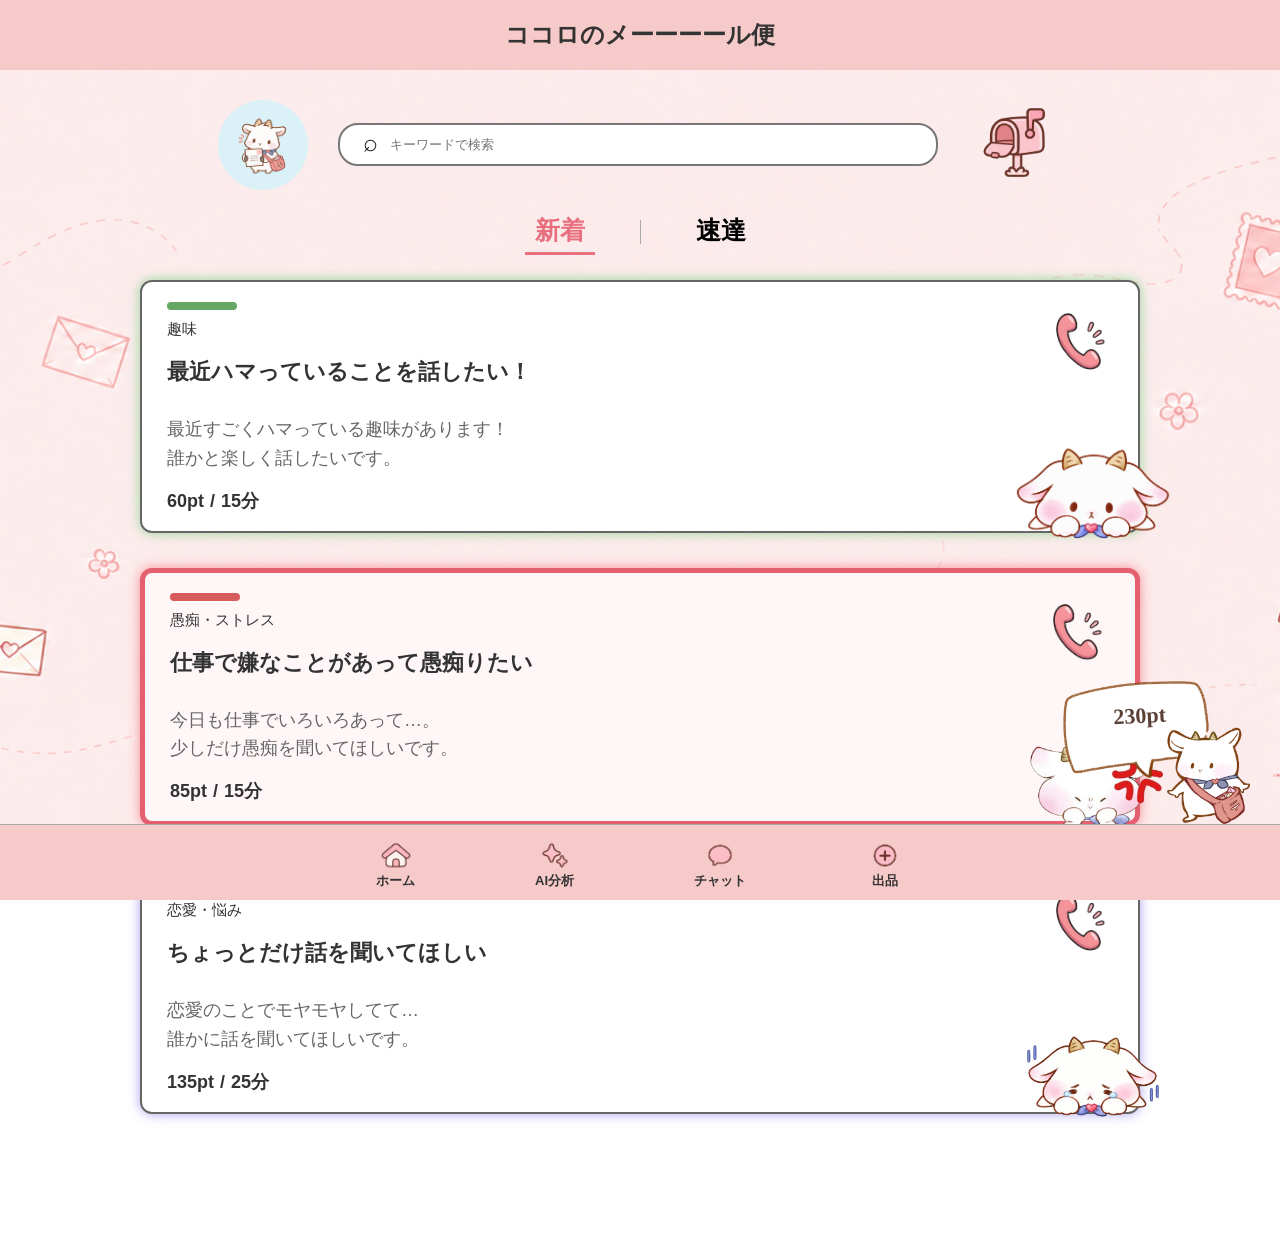
==== index.html @ ad8b2d83 "ヘッダーのロゴテキストの修正" ====
<!DOCTYPE html>
<html lang="ja">
<head>
    <meta charset="UTF-8">
    <meta name="viewport" content="width=device-width, initial-scale=1.0">
    <title>こころのメール便</title>
    <link rel="stylesheet" href="css/home.css">
</head>
<body>
    <header>
        <div class="logo">
            ココロのメーーーール便
        </div>
    </header>

    <div class="top-menu">
        <a class="user" href="profile.html">
            <img src="images/goat.png" alt="ユーザー">
        </a>
        <div class="search">
            <span class="search-icon">⌕</span>
            <input type="text" placeholder="キーワードで検索">
        </div>
        <div class="notice">
            <img src="images/correio.png" alt="通知">
        </div>

    </div>
    <!-- 新着・速達 -->
    <div class="tabs">
        <button id="newtab" class="active">新着</button>
        <span class="tab-line"></span>
        <button id="expresstab">速達</button>
    </div>

    <!-- レター一覧 -->
    <main>
        <div id="new-letter"></div>
        <!-- レター1 -->
        <div class="letter fun">
            <div class="emotion-color"></div>
            <p class="category">趣味</p>
            <div class="letter-title">
                <h2>最近ハマっていることを話したい！</h2>
                <img class="call-icon" src="images/telefone.png" alt="通話">
            </div>
            <p class="description">
                最近すごくハマっている趣味があります！<br>
                誰かと楽しく話したいです。
            </p>
            <div class="letter-info">
                <span>60pt</span>
                <span>/</span>
                <span>15分</span>
            </div>
            <img class="goat" src="images/normal.png" alt="感情">
        </div>

        <!-- レター2 -->
        <div class="letter angry express">
            <div class="emotion-color"></div>
            <p class="category">愚痴・ストレス</p>
            <div class="letter-title">
                <h2>仕事で嫌なことがあって愚痴りたい</h2>
                <img class="call-icon" src="images/telefone.png" alt="通話">
            </div>
            <p class="description">
                今日も仕事でいろいろあって…。<br>
                少しだけ愚痴を聞いてほしいです。
            </p>
            <div class="letter-info">
                <span>85pt</span>
                <span>/</span>
                <span>15分</span>
            </div>
            <img class="goat" src="images/angry.jpg" alt="感情">
        </div>

        <!-- レター3 -->
        <div class="letter sad">
            <div class="emotion-color"></div>
            <p class="category">恋愛・悩み</p>
            <div class="letter-title">
                <h2>ちょっとだけ話を聞いてほしい</h2>
                <img class="call-icon" src="images/telefone.png" alt="通話">
            </div>
            <p class="description">
                恋愛のことでモヤモヤしてて…<br>
                誰かに話を聞いてほしいです。
            </p>
            <div class="letter-info">
                <span>135pt</span>
                <span>/</span>
                <span>25分</span>
            </div>
            <img class="goat" src="images/sad.png" alt="感情">
        </div>
    </main>

    <!-- 商品詳細 -->
    <div id="detailmodal">

        <div id="detailwindow">
            <button id="detailclose" type="button">×</button>

            <!-- ① 詳細 -->
            <div class="purchase-step is-active" id="detailStep">
                <div id="modaltop">
                    <div id="modalcategory">
                        <span id="modalemotion"></span>
                        <span id="modal-category">カテゴリー</span>
                    </div>
                    <span id="modalexpress">速達</span>
                </div>

                <h2 id="modal-title">見出し</h2>

                <div id="modal-info">
                    <span id="modal-point">---pt</span>
                    <span>/</span>
                    <span id="modal-time">--分</span>
                </div>

                <div id="modal-description">
                    内容がここに表示されます。
                </div>

                <div id="modal-rating">
                    <span>★★★★☆</span>
                    <strong>4.5</strong>
                </div>

                <button id="buybutton" type="button">購入する</button>
            </div>

            <!-- ② 購入確認 -->
            <div class="purchase-step" id="confirmStep">
                <div class="purchase-icon">✉️</div>

                <p class="step-label">PURCHASE CONFIRMATION</p>
                <h2>この手紙を購入しますか？</h2>

                <div class="purchase-summary">
                    <p class="summary-label">購入する手紙</p>
                    <strong id="confirmTitle">手紙のタイトル</strong>

                    <div class="point-change">
                        <div>
                            <span>現在のポイント</span>
                            <strong id="beforePoint">230pt</strong>
                        </div>

                        <span class="point-arrow">▶</span>

                        <div>
                            <span>購入後</span>
                            <strong id="afterPoint">95pt</strong>
                        </div>
                    </div>

                    <p class="purchase-price">
                        必要ポイント：
                        <strong><span id="confirmPoint">135</span>pt</strong>
                    </p>
                </div>

                <p class="purchase-note">
                    購入を確定すると、チャットを開始できます。
                </p>

                <div class="confirm-buttons">
                    <button id="cancelBuyBtn" type="button">キャンセル</button>
                    <button id="confirmBuyBtn" type="button">購入を確定する</button>
                </div>
            </div>

            <!-- ③ 購入完了 -->
            <div class="purchase-step" id="completeStep">
                <div class="complete-icon">✓</div>

                <p class="step-label">PURCHASE COMPLETE</p>
                <h2>購入が完了しました！</h2>

                <p class="complete-message">
                    手紙の購入が完了しました。<br>
                    チャットを開始して、相手の話を聞いてみましょう。
                </p>

                <div class="complete-point">
                    残りのポイント
                    <strong id="remainingPoint">95pt</strong>
                </div>

                <button id="startChatBtn" type="button">
                    チャットを開始する
                    <span>▶</span>
                </button>
            </div>
        </div>
    </div>
    

    <div id="pointgoat">
        <img src="images/pointsgoat.png" alt="ポイントを表示するヤギ">
        <span id="userpoint">230pt</span>
    </div>

    <nav class="bottommenu">
        <a href="index.html">
            <img src="images/home.png" alt="ホーム">
            <span>ホーム</span>
        </a>
        <a href="review1.html">

            <img src="images/ai.png" alt="AI分析">
            <span>AI分析</span>
        </a>
        <a href="#">
            <img src="images/chat.png" alt="チャット">
            <span>チャット</span>
        </a>
        <a href="post.html">
            <img src="images/post.png" alt="出品">
            <span>出品</span>
        </a>
    </nav>  
    <script src="https://code.jquery.com/jquery-3.6.0.min.js"></script>
    <script src="js/home.js"></script>
</body>
</html>
<!-- ここで作業用 -->
---- css/home.css ----
/* 全体 */
body {
    margin: 0;
    font-family: Arial, sans-serif;
    background-image:url('../images/background.png');
    background-size:cover;
    background-position:center;
    background-repeat:no-repeat;
    background-attachment:fixed;
    color: #333;
}

/* header */
/* ヘッダー */
header {
    height: 70px;
    background-color: #f7caca;
    display: flex;
    align-items: center;
    justify-content: center;
    padding: 0 30px;
}

.logo {
    font-size: 24px;
    font-weight: bold;
}

/* 検索エリア */
.top-menu {
    max-width: 900px;
    margin: 25px auto 10px;
    padding: 0 20px;
    display: flex;
    align-items: center;
    justify-content: center;
    gap: 30px;
}

/* ユーザー */
.user {
    width:90px;
    height:90px;
    border-radius:50%;
    background-color:#d9f1f7;
    display:flex;
    align-items:center;
    justify-content:center;
    overflow:hidden;
    text-decoration:none;
    cursor:pointer;
}

.user img {
    width: 75px;
    height: 75px;
    object-fit: contain;
}

/* 検索 */
.search {
    width: 600px;
    position: relative;
}
.search-icon {
    position: absolute;
    left: 25px;
    top: 45%;
    transform: translateY(-50%);
    font-size: 25px;
    color: #222;
    z-index: 1;
    pointer-events: none;
}

.search input {
    width: 100%;
    padding: 12px 18px 12px 50px;
    border: 2px solid #777;
    border-radius: 20px;
    box-sizing: border-box;
}

/* 通知 */
.notice {
    width:95px;
    text-align: center;
}

.notice img {
    width: 95px;
    height: 95px;
    object-fit: contain;
}
/* 新着・速達 */
.tabs {
    display: flex;
    justify-content: center;
    align-items: center;
    gap: 45px;
    margin: 15px auto 25px;
}

.tabs button {
    border: none;
    background: none;
    padding: 5px 10px;
    font-size: 25px;
    font-weight: bold;
    cursor: pointer;
}

.tabs button.active {
    border-bottom: 3px solid #e86f7d;
}

.tab-line {
    width: 1px;
    height: 24px;
    background-color: #aaa;
    display:block;

}

/* レター一覧 */
main {
    max-width: 1000px;
    margin: auto;
    padding: 0 20px 100px;
}

/* レター */
.letter {
    position:relative;
    background-color:white;
    margin-bottom:35px;
    padding:20px 120px 20px 25px;
    border:2px solid #666;
    border-radius:12px;
    min-height:150px;
}

.letter h2 {
    font-size: 18px;
    margin-top: 0;
    margin-bottom: 10px;
}

.letter p {
    margin-bottom: 8px;
}

.letter button {
    padding: 8px 20px;
    border: none;
    border-radius: 15px;
    cursor: pointer;
}

/* 速達 */
.letter.express {
    border:5px solid #e45f6f;
    background-color:#fff7f7;
}

/* 感情の影 */
.letter.joy {
    box-shadow:0 0 12px rgba(255,180,55,0.65);
}

.letter.fun {
    box-shadow:0 0 12px rgba(90,205,105,0.65);
}

.letter.sad {
    box-shadow:0 0 12px rgba(125,115,230,0.65);
}

.letter.angry {
    box-shadow:0 0 12px rgba(245,90,100,0.65);
}

/* 感情カラー */
.emotion-color {
    width:70px;
    height:8px;
    border-radius:10px;
}
.joy .emotion-color {
    background-color:#e6a23c;
}
.fun .emotion-color {
    background-color:#65a765;
}
.sad .emotion-color {
    background-color:#7772c9;
}
.angry .emotion-color {
    background-color:#d85c5c;
}

/* カテゴリ */
.category {
    font-size: 15px;
    margin-top: 10px;
}


/* タイトル */
.letter-title {
    display: flex;
    justify-content: space-between;
    align-items: center;
}

.letter-title h2 {
    font-size: 22px;
    margin: 10px 0;
}


/* 説明 */
.description {
    color: #666;
    font-size: 18px;
    line-height: 1.6;
}

/* 時間・ポイント */
.letter-info {
    display: flex;
    align-items: center;
    gap: 6px;
    margin-top: 18px;
    font-size: 18px;
    font-weight: bold;
    line-height: 1;

}

.letter-info span {
    display: inline-flex;
    align-items: center;
    height: 20px;
}


.bottommenu {
    position:fixed;
    bottom:0;
    left:0;
    width:100%;
    height:75px;
    background-color:#f7caca;
    border-top:1px solid #aaa;
    display:flex;
    justify-content:center;
    align-items:center;
    gap:90px;
    z-index:100;
}

.bottommenu a {
    display:flex;
    flex-direction:column;
    align-items:center;
    justify-content:center;
    padding:0 15px;
    cursor:pointer;
    color:inherit;
    text-decoration:none;
}

.bottommenu img {
    width:38px;
    height:38px;
    object-fit:contain;
}

.bottommenu span {
    margin-top:-2px;
    font-size:13px;
    font-weight:bold;
}
/* 表情のアイコン */
.call-icon {
    position: absolute;
    right: 25px;
    top: 25px;
    width: 70px;
    height: 70px;
    object-fit: contain;
}


/* 感情キャラクター */

.goat {
    position:absolute;
    right:-35px;
    bottom:-40px;
    width:160px;
    height:160px;
    object-fit:contain;
}

/* ポイントやぎ */
#pointgoat {
    position:fixed;
    right:15px;
    bottom:65px;
    width:17vw;
    max-width:290px;
    min-width:190px;
    z-index:90;
}

#pointgoat img {
    width:100%;
    display:block;
}

#userpoint {
    position:absolute;
    left:27%;
    top:19%;
    width:31%;
    text-align:center;
    font-size:clamp(22px,1.7vw,34px);
    font-weight:bold;
    font-family:"Segoe Print","Comic Sans MS",cursive;
    color:#5a4035;
    transform:rotate(-3deg);
}

/* 詳細ページ */
#detailmodal {
    display:none;
    position:fixed;
    top:0;
    left:0;
    width:100%;
    height:100%;
    background-color:rgba(0,0,0,0.6);
    z-index:200;
}

#detailwindow {
    position:absolute;
    top:50%;
    left:50%;
    width:600px;
    max-width:calc(100% - 40px);
    padding:35px;
    background-color:white;
    border:3px solid #555;
    border-radius:20px;
    transform:translate(-50%,-50%);
}

#detailclose {
    position:absolute;
    top:15px;
    right:15px;
    width:40px;
    height:40px;
    border:2px solid #555;
    border-radius:50%;
    background-color:white;
    font-size:25px;
    cursor:pointer;
}

/* 感情・カテゴリー・速達 */
#modaltop {
    display:flex;
    align-items:center;
    gap:15px;
    margin-bottom:15px;
    padding-right:65px;
}

#modalcategory {
    display:flex;
    align-items:center;
    gap:10px;
    font-size:15px;
    min-width:0;
}

/* 感情カラー */
#modalemotion {
    width:55px;
    height:8px;
    border-radius:10px;
    background-color:#777;
}

/* 速達 */
#modalexpress {
    margin-left:auto;
    padding:5px 15px;
    border:2px solid #e45f6f;
    border-radius:15px;
    background-color:#fff0f0;
    color:#d85c5c;
    font-size:14px;
    font-weight:bold;
    white-space:nowrap;
}

/* 見出し */
#modal-title {
    margin:0 50px 15px 0;
    font-size:26px;
}

/* ポイント・時間 */
#modal-info {
    display:flex;
    align-items:center;
    gap:7px;
    margin-bottom:25px;
    font-size:20px;
    font-weight:bold;
    line-height:1;
}

#modal-info span {
    display:inline-flex;
    align-items:center;
    height:24px;
}

/* 内容 */
#modal-description {
    min-height:120px;
    padding:20px;
    background-color:#eef7fa;
    border:2px solid #777;
    border-radius:10px;
    font-size:16px;
    line-height:1.6;
}

/* 評価 */
#modal-rating {
    display:flex;
    align-items:center;
    gap:12px;
    margin-top:20px;
    height:40px;
}

#modal-rating span {
    display:flex;
    align-items:center;
    color:#f5b82e;
    font-size:32px;
    letter-spacing:2px;
    line-height:1;
}

#modal-rating strong {
    display:flex;
    align-items:center;
    color:#333;
    font-size:18px;
    line-height:1;
    padding-top:3px;
}

/* 購入 */
#buybutton {
    display:block;
    width:200px;
    height:55px;
    margin:35px auto 0;
    border:2px solid #555;
    border-radius:15px;
    background-color:#f7caca;
    font-size:20px;
    font-weight:bold;
    cursor:pointer;
}

.purchase-step {
    display: none;
}

.purchase-step.is-active {
    display: block;
}

#confirmStep,
#completeStep {
    text-align: center;
    padding: 15px 10px 5px;
}

.purchase-icon {
    width: 70px;
    height: 70px;
    margin: 0 auto 12px;
    border-radius: 50%;
    background-color: #fff0f2;
    display: flex;
    align-items: center;
    justify-content: center;
    font-size: 34px;
    box-shadow: 0 4px 12px rgba(232, 106, 122, 0.25);
}

.step-label {
    margin: 0 0 5px;
    color: #e86f7d;
    font-size: 12px;
    font-weight: bold;
    letter-spacing: 2px;
}

#confirmStep h2,
#completeStep h2 {
    margin: 5px 0 20px;
    font-size: 26px;
}

.purchase-summary {
    padding: 20px;
    background-color: #fff7f8;
    border: 2px solid #f3c3c9;
    border-radius: 15px;
}

.summary-label {
    margin: 0 0 8px;
    color: #888;
    font-size: 13px;
}

#confirmTitle {
    display: block;
    font-size: 18px;
}

.point-change {
    display: flex;
    align-items: center;
    justify-content: center;
    gap: 30px;
    margin-top: 20px;
}

.point-change div {
    display: flex;
    flex-direction: column;
    gap: 5px;
}

.point-change div span {
    color: #777;
    font-size: 13px;
}

.point-change strong {
    color: #817fd1;
    font-size: 24px;
}

.point-arrow {
    color: #e86f7d;
}

.purchase-price {
    margin: 18px 0 0;
    padding-top: 15px;
    border-top: 1px dashed #e5aeb5;
}

.purchase-price strong {
    color: #e86f7d;
    font-size: 22px;
}

.purchase-note {
    color: #777;
    font-size: 14px;
}

.confirm-buttons {
    display: flex;
    justify-content: center;
    gap: 15px;
    margin-top: 22px;
}

.confirm-buttons button {
    min-width: 180px;
    padding: 14px 20px;
    border: 2px solid #555;
    border-radius: 15px;
    font-size: 17px;
    font-weight: bold;
    cursor: pointer;
}

#cancelBuyBtn {
    background-color: white;
    color: #555;
}

#confirmBuyBtn {
    background-color: #f7caca;
    color: #333;
}

.complete-icon {
    width: 85px;
    height: 85px;
    margin: 0 auto 15px;
    border-radius: 50%;
    background-color: #e86f7d;
    color: white;
    display: flex;
    align-items: center;
    justify-content: center;
    font-size: 48px;
    font-weight: bold;
    box-shadow: 0 5px 18px rgba(232, 106, 122, 0.35);
}

.complete-message {
    color: #666;
    font-size: 16px;
    line-height: 1.8;
}

.complete-point {
    width: 280px;
    margin: 20px auto;
    padding: 15px;
    background-color: #fff7f8;
    border-radius: 12px;
    color: #777;
}

.complete-point strong {
    display: block;
    margin-top: 4px;
    color: #817fd1;
    font-size: 25px;
}

#startChatBtn {
    width: 280px;
    padding: 15px 22px;
    border: 2px solid #555;
    border-radius: 15px;
    background-color: #f7caca;
    font-size: 18px;
    font-weight: bold;
    cursor: pointer;
}

#startChatBtn span {
    margin-left: 20px;
}

/* 新着・速達：カーソルを合わせると下線を表示 */
.tabs button {
    border-bottom: 3px solid transparent;
    transition: color 0.2s, border-color 0.2s;
}

.tabs button:hover,
.tabs button.active {
    color: #e86f7d;
    border-bottom-color: #e86f7d;
}

/* 検索バー左のアイコン：少し拡大＋薄いピンクの光 */
.user {
    transition: transform 0.2s, box-shadow 0.2s;
}

.user:hover {
    transform: scale(1.01);
    box-shadow: 0 0 22px rgba(232, 111, 125, 0.4);
}

/* 下部ナビゲーションの画像 */
.bottommenu img {
    transition: transform 0.2s;
}

.bottommenu a:hover img {
    transform: scale(1.15);
}

/* 投稿カード内の画像 */
.call-icon,
.goat {
    transition: transform 0.2s;
}

.call-icon:hover,
.goat:hover {
    transform: scale(1.08);
}

/* 投稿カード全体 */
.letter {
    cursor: pointer;
    transition: transform 0.2s;
}

.letter:hover {
    transform: scale(1.01);
}
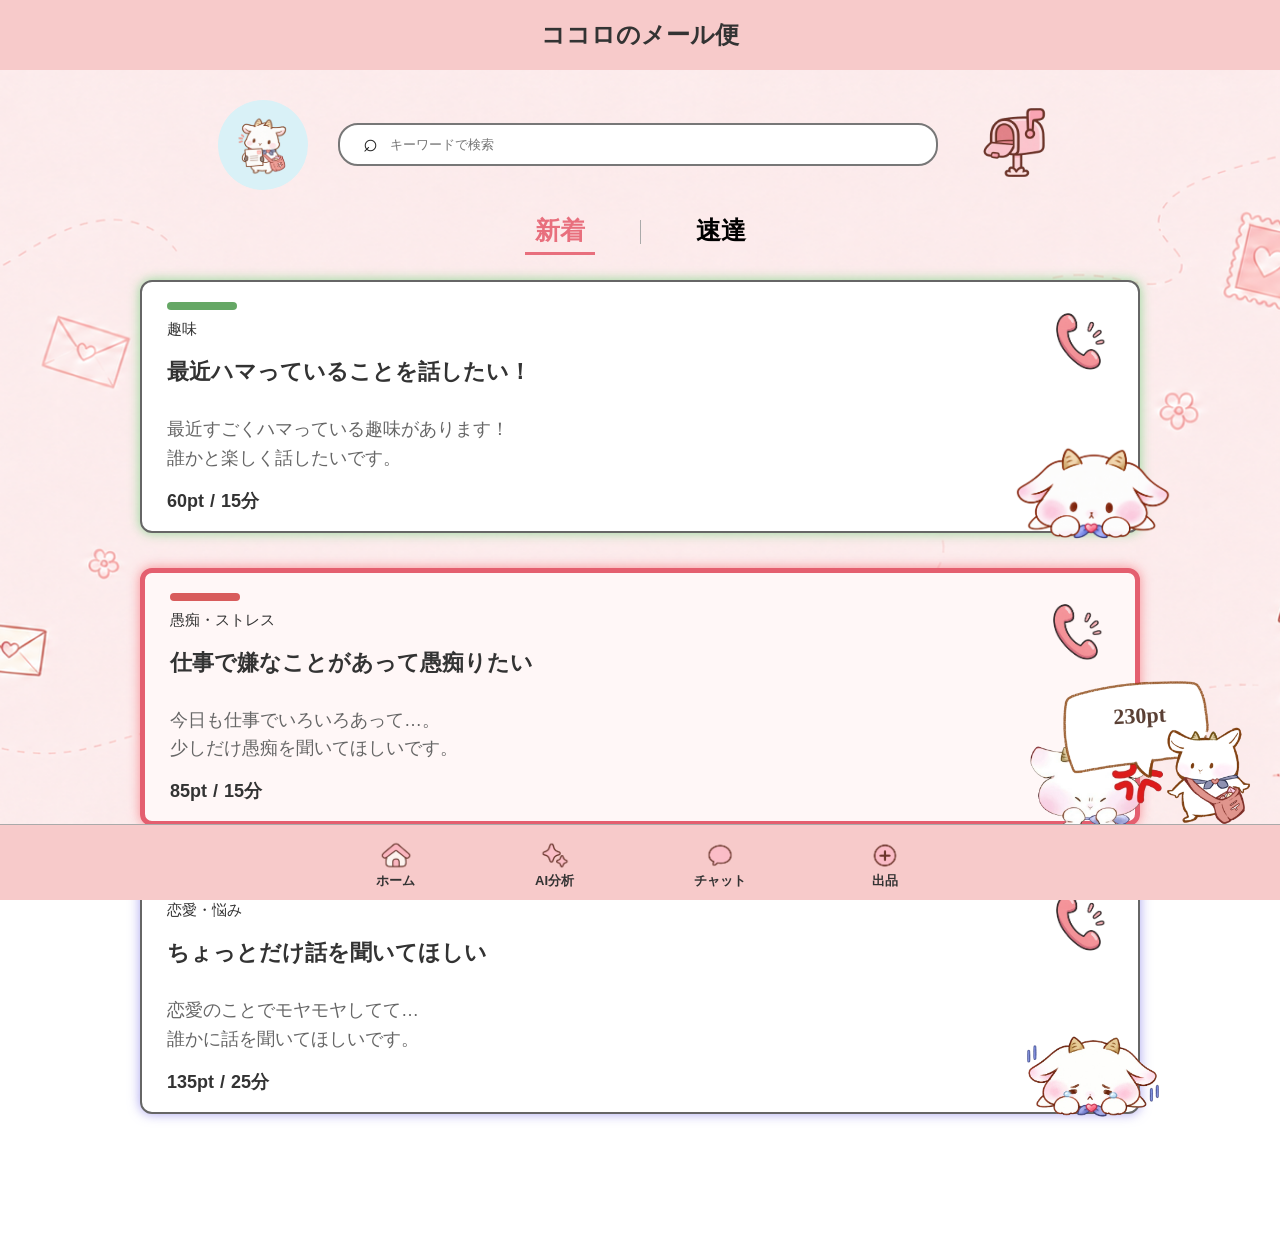
==== commit 58def7cc: "ヘッダーのロゴテキストを修正" ====
--- a/index.html
+++ b/index.html
@@ -9,7 +9,7 @@
 <body>
     <header>
         <div class="logo">
-            ココロのメーーーール便
+            ココロのメール便
         </div>
     </header>
 
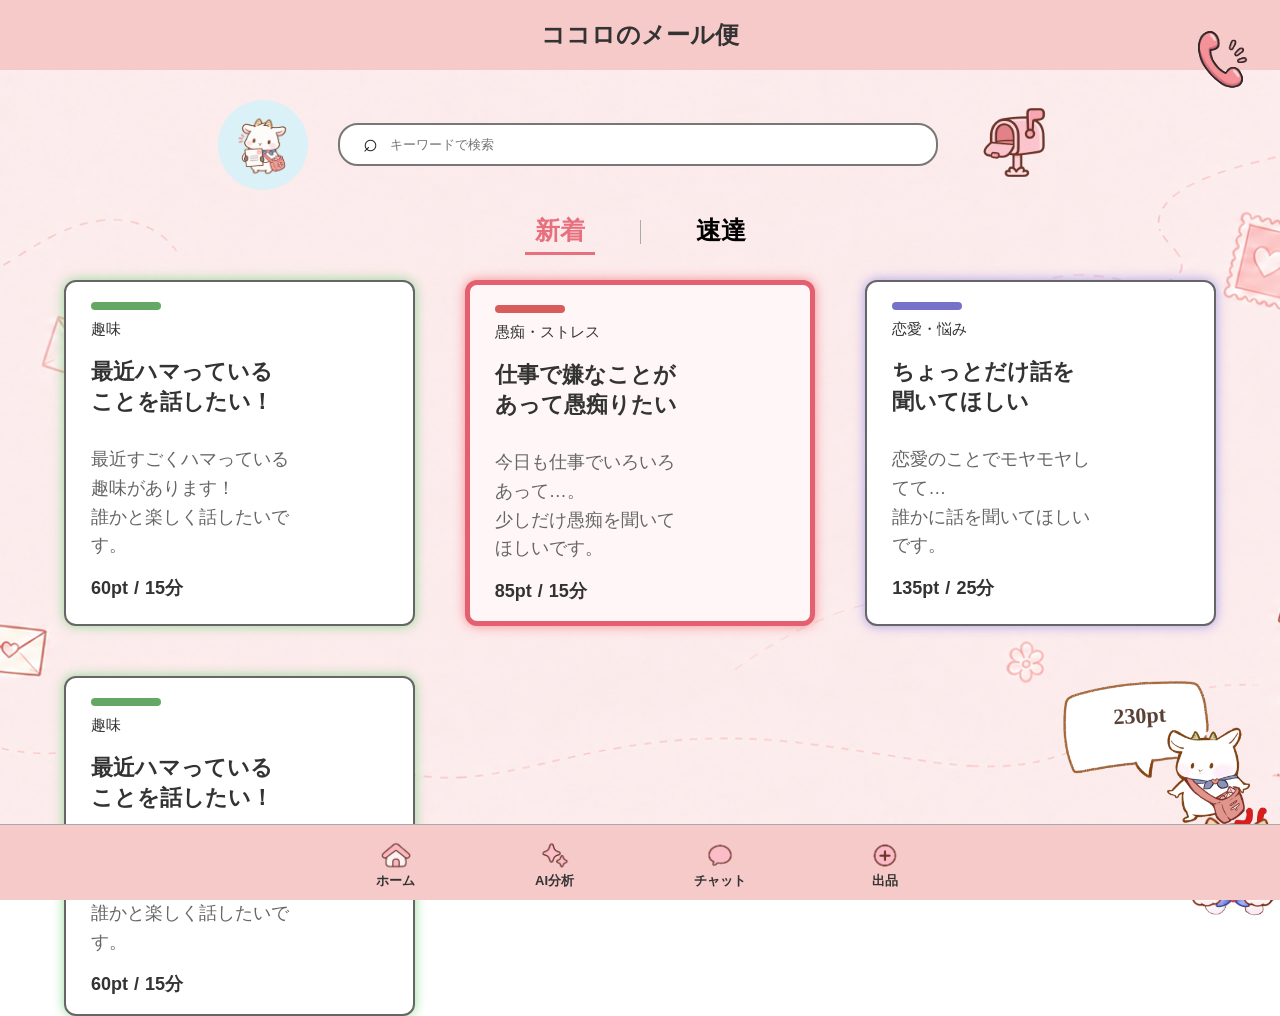
==== commit 87828ff3: "index修正_伊藤" ====
--- a/index.html
+++ b/index.html
@@ -36,66 +36,88 @@
     <!-- レター一覧 -->
     <main>
         <div id="new-letter"></div>
-        <!-- レター1 -->
-        <div class="letter fun">
-            <div class="emotion-color"></div>
-            <p class="category">趣味</p>
-            <div class="letter-title">
-                <h2>最近ハマっていることを話したい！</h2>
-                <img class="call-icon" src="images/telefone.png" alt="通話">
-            </div>
-            <p class="description">
-                最近すごくハマっている趣味があります！<br>
-                誰かと楽しく話したいです。
-            </p>
-            <div class="letter-info">
-                <span>60pt</span>
-                <span>/</span>
-                <span>15分</span>
-            </div>
-            <img class="goat" src="images/normal.png" alt="感情">
-        </div>
-
-        <!-- レター2 -->
-        <div class="letter angry express">
-            <div class="emotion-color"></div>
-            <p class="category">愚痴・ストレス</p>
-            <div class="letter-title">
-                <h2>仕事で嫌なことがあって愚痴りたい</h2>
-                <img class="call-icon" src="images/telefone.png" alt="通話">
-            </div>
-            <p class="description">
-                今日も仕事でいろいろあって…。<br>
-                少しだけ愚痴を聞いてほしいです。
-            </p>
-            <div class="letter-info">
-                <span>85pt</span>
-                <span>/</span>
-                <span>15分</span>
-            </div>
-            <img class="goat" src="images/angry.jpg" alt="感情">
-        </div>
-
-        <!-- レター3 -->
-        <div class="letter sad">
-            <div class="emotion-color"></div>
-            <p class="category">恋愛・悩み</p>
-            <div class="letter-title">
-                <h2>ちょっとだけ話を聞いてほしい</h2>
-                <img class="call-icon" src="images/telefone.png" alt="通話">
-            </div>
-            <p class="description">
-                恋愛のことでモヤモヤしてて…<br>
-                誰かに話を聞いてほしいです。
-            </p>
-            <div class="letter-info">
-                <span>135pt</span>
-                <span>/</span>
-                <span>25分</span>
-            </div>
-            <img class="goat" src="images/sad.png" alt="感情">
+            <!-- レター1 -->
+        <div id="letter-list">
+            <div class="letter fun">
+                <div class="emotion-color"></div>
+                <p class="category">趣味</p>
+                <div class="letter-title">
+                    <h2>最近ハマっていることを話したい！</h2>
+                    <img class="call-icon" src="images/telefone.png" alt="通話">
+                </div>
+                <p class="description">
+                    最近すごくハマっている趣味があります！<br>
+                    誰かと楽しく話したいです。
+                </p>
+                <div class="letter-info">
+                    <span>60pt</span>
+                    <span>/</span>
+                    <span>15分</span>
+                </div>
+                <img class="goat" src="images/normal.png" alt="感情">
+            </div>
+
+            <!-- レター2 -->
+            <div class="letter angry express">
+                <div class="emotion-color"></div>
+                <p class="category">愚痴・ストレス</p>
+                <div class="letter-title">
+                    <h2>仕事で嫌なことがあって愚痴りたい</h2>
+                    <img class="call-icon" src="images/telefone.png" alt="通話">
+                </div>
+                <p class="description">
+                    今日も仕事でいろいろあって…。<br>
+                    少しだけ愚痴を聞いてほしいです。
+                </p>
+                <div class="letter-info">
+                    <span>85pt</span>
+                    <span>/</span>
+                    <span>15分</span>
+                </div>
+                <img class="goat" src="images/angry.jpg" alt="感情">
+            </div>
+
+            <!-- レター3 -->
+            <div class="letter sad">
+                <div class="emotion-color"></div>
+                <p class="category">恋愛・悩み</p>
+                <div class="letter-title">
+                    <h2>ちょっとだけ話を聞いてほしい</h2>
+                    <img class="call-icon" src="images/telefone.png" alt="通話">
+                </div>
+                <p class="description">
+                    恋愛のことでモヤモヤしてて…<br>
+                    誰かに話を聞いてほしいです。
+                </p>
+                <div class="letter-info">
+                    <span>135pt</span>
+                    <span>/</span>
+                    <span>25分</span>
+                </div>
+                <img class="goat" src="images/sad.png" alt="感情">
+            </div>
+            <!-- レター4（仮） -->
+            <div class="letter fun">
+                <div class="emotion-color"></div>
+                <p class="category">趣味</p>
+                <div class="letter-title">
+                    <h2>最近ハマっていることを話したい！</h2>
+                    <img class="call-icon" src="images/telefone.png" alt="通話">
+                </div>
+                <p class="description">
+                    最近すごくハマっている趣味があります！<br>
+                    誰かと楽しく話したいです。
+                </p>
+                <div class="letter-info">
+                    <span>60pt</span>
+                    <span>/</span>
+                    <span>15分</span>
+                </div>
+                <img class="goat" src="images/normal.png" alt="感情">
+            </div>
         </div>
     </main>
+
 
     <!-- 商品詳細 -->
     <div id="detailmodal">
--- a/css/home.css
+++ b/css/home.css
@@ -122,22 +122,33 @@
 
 }
 
+
 /* レター一覧 */
 main {
-    max-width: 1000px;
-    margin: auto;
-    padding: 0 20px 100px;
+    margin: 0 auto;
+}
+
+#letter-list {
+    display: grid;
+    grid-template-columns: repeat(3, minmax(0, 1fr));
+    gap: 50px;
+    width: 90%;
+    margin: 0 auto;
+    box-sizing: border-box;
 }
 
 /* レター */
 .letter {
-    position:relative;
-    background-color:white;
-    margin-bottom:35px;
-    padding:20px 120px 20px 25px;
-    border:2px solid #666;
-    border-radius:12px;
-    min-height:150px;
+    position: static;
+    background-color: white;
+    margin-bottom: 35px;
+    padding: 20px 120px 20px 25px;
+    border: 2px solid #666;
+    border-radius: 12px;
+    min-height: 150px;
+    width: auto;
+    box-sizing: border-box;
+    margin: 0;
 }
 
 .letter h2 {
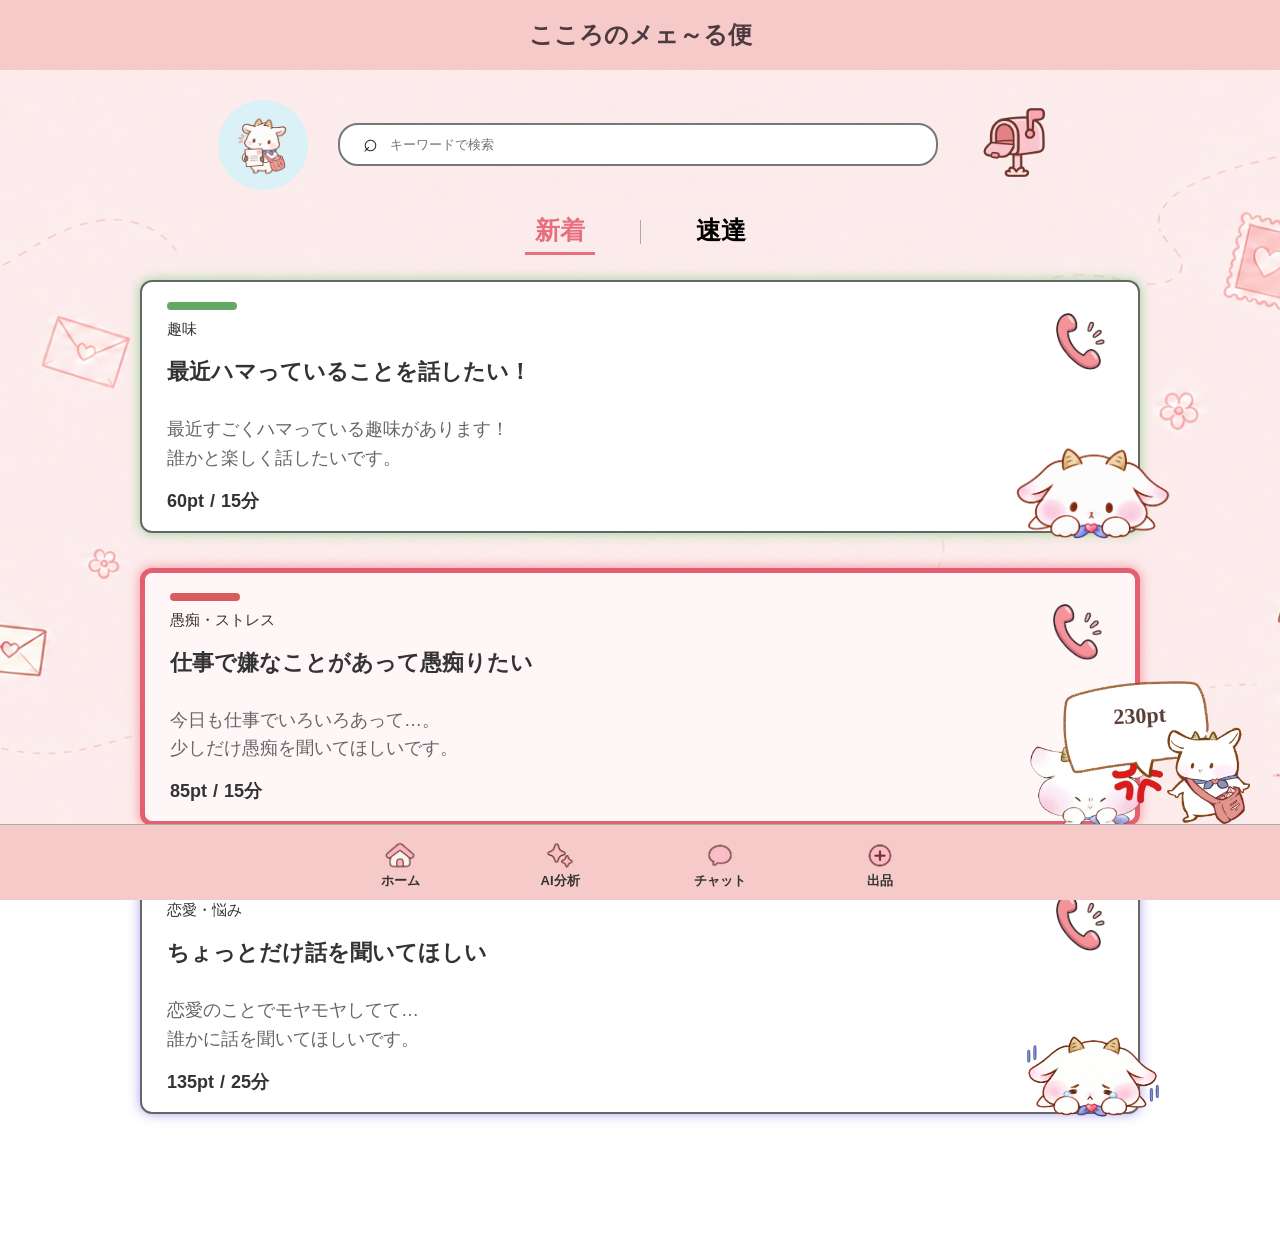
==== commit 558fe299: "ロゴとナビの画面遷移時のずれを修正、購入履歴画面の色味やフォントを修正" ====
--- a/index.html
+++ b/index.html
@@ -3,13 +3,14 @@
 <head>
     <meta charset="UTF-8">
     <meta name="viewport" content="width=device-width, initial-scale=1.0">
-    <title>こころのメール便</title>
+    <title>こころのメェ～る便</title>
     <link rel="stylesheet" href="css/home.css">
+    <link rel="stylesheet" href="css/site-header.css">
 </head>
 <body>
-    <header>
-        <div class="logo">
-            ココロのメール便
+    <header class="site-header">
+        <div class="site-logo">
+            こころのメェ～る便
         </div>
     </header>
 
@@ -36,88 +37,66 @@
     <!-- レター一覧 -->
     <main>
         <div id="new-letter"></div>
-            <!-- レター1 -->
-        <div id="letter-list">
-            <div class="letter fun">
-                <div class="emotion-color"></div>
-                <p class="category">趣味</p>
-                <div class="letter-title">
-                    <h2>最近ハマっていることを話したい！</h2>
-                    <img class="call-icon" src="images/telefone.png" alt="通話">
-                </div>
-                <p class="description">
-                    最近すごくハマっている趣味があります！<br>
-                    誰かと楽しく話したいです。
-                </p>
-                <div class="letter-info">
-                    <span>60pt</span>
-                    <span>/</span>
-                    <span>15分</span>
-                </div>
-                <img class="goat" src="images/normal.png" alt="感情">
-            </div>
-
-            <!-- レター2 -->
-            <div class="letter angry express">
-                <div class="emotion-color"></div>
-                <p class="category">愚痴・ストレス</p>
-                <div class="letter-title">
-                    <h2>仕事で嫌なことがあって愚痴りたい</h2>
-                    <img class="call-icon" src="images/telefone.png" alt="通話">
-                </div>
-                <p class="description">
-                    今日も仕事でいろいろあって…。<br>
-                    少しだけ愚痴を聞いてほしいです。
-                </p>
-                <div class="letter-info">
-                    <span>85pt</span>
-                    <span>/</span>
-                    <span>15分</span>
-                </div>
-                <img class="goat" src="images/angry.jpg" alt="感情">
-            </div>
-
-            <!-- レター3 -->
-            <div class="letter sad">
-                <div class="emotion-color"></div>
-                <p class="category">恋愛・悩み</p>
-                <div class="letter-title">
-                    <h2>ちょっとだけ話を聞いてほしい</h2>
-                    <img class="call-icon" src="images/telefone.png" alt="通話">
-                </div>
-                <p class="description">
-                    恋愛のことでモヤモヤしてて…<br>
-                    誰かに話を聞いてほしいです。
-                </p>
-                <div class="letter-info">
-                    <span>135pt</span>
-                    <span>/</span>
-                    <span>25分</span>
-                </div>
-                <img class="goat" src="images/sad.png" alt="感情">
-            </div>
-            <!-- レター4（仮） -->
-            <div class="letter fun">
-                <div class="emotion-color"></div>
-                <p class="category">趣味</p>
-                <div class="letter-title">
-                    <h2>最近ハマっていることを話したい！</h2>
-                    <img class="call-icon" src="images/telefone.png" alt="通話">
-                </div>
-                <p class="description">
-                    最近すごくハマっている趣味があります！<br>
-                    誰かと楽しく話したいです。
-                </p>
-                <div class="letter-info">
-                    <span>60pt</span>
-                    <span>/</span>
-                    <span>15分</span>
-                </div>
-                <img class="goat" src="images/normal.png" alt="感情">
-            </div>
+        <!-- レター1 -->
+        <div class="letter fun">
+            <div class="emotion-color"></div>
+            <p class="category">趣味</p>
+            <div class="letter-title">
+                <h2>最近ハマっていることを話したい！</h2>
+                <img class="call-icon" src="images/telefone.png" alt="通話">
+            </div>
+            <p class="description">
+                最近すごくハマっている趣味があります！<br>
+                誰かと楽しく話したいです。
+            </p>
+            <div class="letter-info">
+                <span>60pt</span>
+                <span>/</span>
+                <span>15分</span>
+            </div>
+            <img class="goat" src="images/normal.png" alt="感情">
+        </div>
+
+        <!-- レター2 -->
+        <div class="letter angry express">
+            <div class="emotion-color"></div>
+            <p class="category">愚痴・ストレス</p>
+            <div class="letter-title">
+                <h2>仕事で嫌なことがあって愚痴りたい</h2>
+                <img class="call-icon" src="images/telefone.png" alt="通話">
+            </div>
+            <p class="description">
+                今日も仕事でいろいろあって…。<br>
+                少しだけ愚痴を聞いてほしいです。
+            </p>
+            <div class="letter-info">
+                <span>85pt</span>
+                <span>/</span>
+                <span>15分</span>
+            </div>
+            <img class="goat" src="images/angry.jpg" alt="感情">
+        </div>
+
+        <!-- レター3 -->
+        <div class="letter sad">
+            <div class="emotion-color"></div>
+            <p class="category">恋愛・悩み</p>
+            <div class="letter-title">
+                <h2>ちょっとだけ話を聞いてほしい</h2>
+                <img class="call-icon" src="images/telefone.png" alt="通話">
+            </div>
+            <p class="description">
+                恋愛のことでモヤモヤしてて…<br>
+                誰かに話を聞いてほしいです。
+            </p>
+            <div class="letter-info">
+                <span>135pt</span>
+                <span>/</span>
+                <span>25分</span>
+            </div>
+            <img class="goat" src="images/sad.png" alt="感情">
         </div>
     </main>
-
 
     <!-- 商品詳細 -->
     <div id="detailmodal">
--- a/css/home.css
+++ b/css/home.css
@@ -21,11 +21,6 @@
     padding: 0 30px;
 }
 
-.logo {
-    font-size: 24px;
-    font-weight: bold;
-}
-
 /* 検索エリア */
 .top-menu {
     max-width: 900px;
@@ -122,33 +117,22 @@
 
 }
 
-
 /* レター一覧 */
 main {
-    margin: 0 auto;
-}
-
-#letter-list {
-    display: grid;
-    grid-template-columns: repeat(3, minmax(0, 1fr));
-    gap: 50px;
-    width: 90%;
-    margin: 0 auto;
-    box-sizing: border-box;
+    max-width: 1000px;
+    margin: auto;
+    padding: 0 20px 100px;
 }
 
 /* レター */
 .letter {
-    position: static;
-    background-color: white;
-    margin-bottom: 35px;
-    padding: 20px 120px 20px 25px;
-    border: 2px solid #666;
-    border-radius: 12px;
-    min-height: 150px;
-    width: auto;
-    box-sizing: border-box;
-    margin: 0;
+    position:relative;
+    background-color:white;
+    margin-bottom:35px;
+    padding:20px 120px 20px 25px;
+    border:2px solid #666;
+    border-radius:12px;
+    min-height:150px;
 }
 
 .letter h2 {
@@ -264,10 +248,11 @@
     height:75px;
     background-color:#f7caca;
     border-top:1px solid #aaa;
-    display:flex;
+    display:grid;
+    grid-template-columns:repeat(4, 70px);
+    column-gap:90px;
+    align-items:center;
     justify-content:center;
-    align-items:center;
-    gap:90px;
     z-index:100;
 }
 
@@ -276,7 +261,7 @@
     flex-direction:column;
     align-items:center;
     justify-content:center;
-    padding:0 15px;
+    padding:0;
     cursor:pointer;
     color:inherit;
     text-decoration:none;
@@ -292,6 +277,29 @@
     margin-top:-2px;
     font-size:13px;
     font-weight:bold;
+}
+
+@media (max-width:650px) {
+    .bottommenu {
+        display:grid;
+        height:70px;
+        grid-template-columns:repeat(4, minmax(0, 1fr));
+        column-gap:0;
+        justify-content:stretch;
+    }
+
+    .bottommenu a {
+        padding:0 7px;
+    }
+
+    .bottommenu img {
+        width:31px;
+        height:31px;
+    }
+
+    .bottommenu span {
+        font-size:11px;
+    }
 }
 /* 表情のアイコン */
 .call-icon {
--- a/css/site-header.css
+++ b/css/site-header.css
@@ -0,0 +1,64 @@
+body {
+  margin: 0;
+}
+
+.site-header {
+  box-sizing: border-box;
+  width: 100%;
+  height: 70px;
+  padding: 0;
+  display: flex;
+  align-items: center;
+  justify-content: center;
+  background-color: #f7caca;
+}
+
+.site-logo {
+  margin: 0;
+  color: #4B3B40;
+  font-family: Arial, sans-serif;
+  font-size: 24px;
+  font-weight: bold;
+  line-height: 1.2;
+  text-align: center;
+  text-decoration: none;
+}
+
+.site-header--with-back {
+  display: grid;
+  grid-template-columns: 44px minmax(0, 1fr) 44px;
+  padding: 0 24px;
+}
+
+.site-header--with-back .back-button {
+  width: 38px;
+  height: 38px;
+  display: grid;
+  place-items: center;
+  border-radius: 50%;
+  background: rgba(255, 255, 255, .65);
+  color: #55505A;
+  font: 32px/1 Arial, sans-serif;
+  text-decoration: none;
+}
+
+@media (max-width: 650px) {
+  .site-header {
+    height: 62px;
+  }
+
+  .site-logo {
+    font-size: 19px;
+  }
+
+  .site-header--with-back {
+    grid-template-columns: 36px minmax(0, 1fr) 36px;
+    padding: 0 12px;
+  }
+
+  .site-header--with-back .back-button {
+    width: 34px;
+    height: 34px;
+    font-size: 30px;
+  }
+}
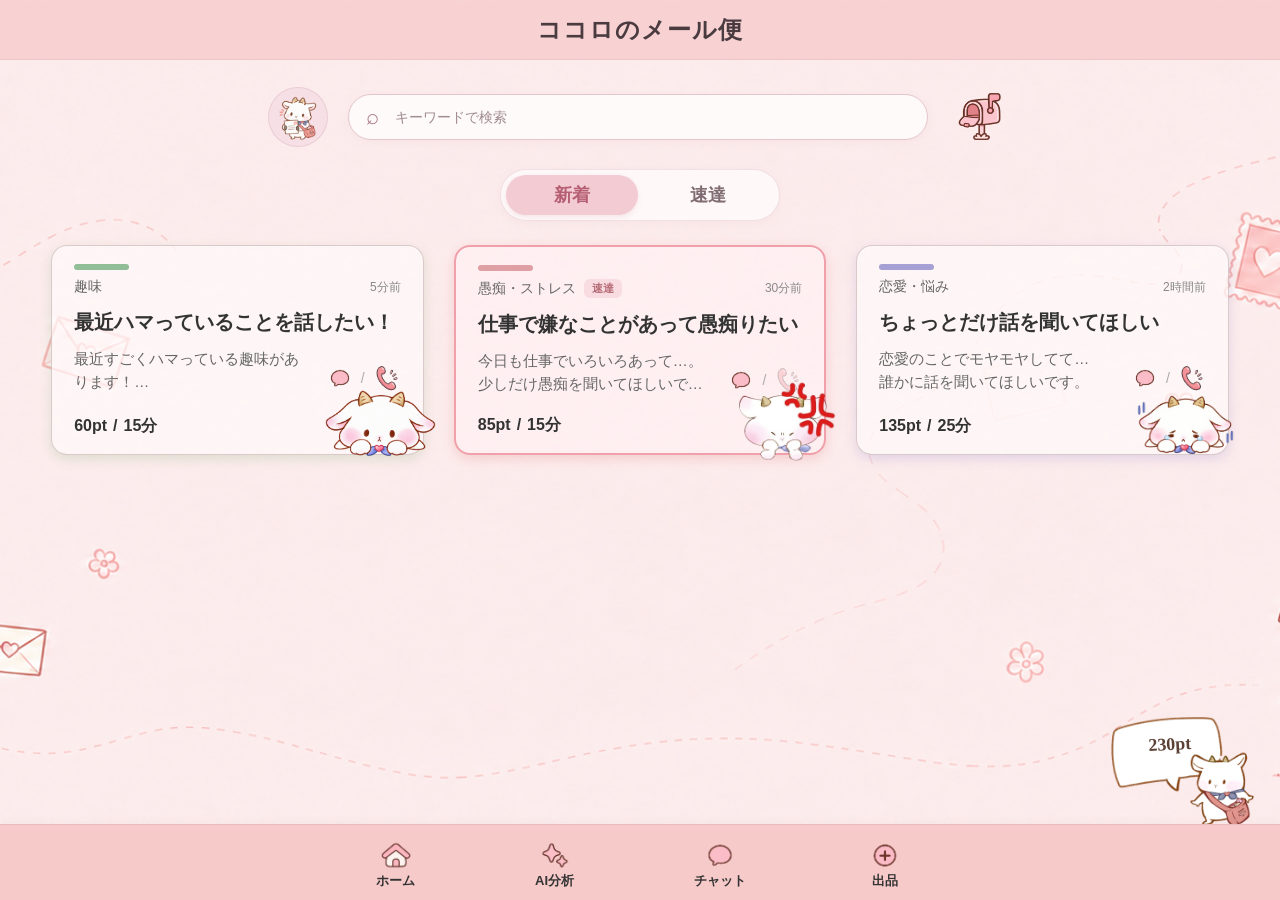
==== commit bc39cb59: "ホーム画面の修正" ====
--- a/index.html
+++ b/index.html
@@ -3,14 +3,13 @@
 <head>
     <meta charset="UTF-8">
     <meta name="viewport" content="width=device-width, initial-scale=1.0">
-    <title>こころのメェ～る便</title>
+    <title>こころのメール便</title>
     <link rel="stylesheet" href="css/home.css">
-    <link rel="stylesheet" href="css/site-header.css">
 </head>
 <body>
-    <header class="site-header">
-        <div class="site-logo">
-            こころのメェ～る便
+    <header>
+        <div class="logo">
+            ココロのメール便
         </div>
     </header>
 
@@ -29,26 +28,35 @@
     </div>
     <!-- 新着・速達 -->
     <div class="tabs">
-        <button id="newtab" class="active">新着</button>
-        <span class="tab-line"></span>
-        <button id="expresstab">速達</button>
+        <button id="newtab" class="active" type="button">新着</button>
+        <button id="expresstab" type="button">速達</button>
     </div>
 
     <!-- レター一覧 -->
-    <main>
-        <div id="new-letter"></div>
+    <main id="letter-list">
         <!-- レター1 -->
-        <div class="letter fun">
+        <div class="letter fun" data-call="yes">
             <div class="emotion-color"></div>
-            <p class="category">趣味</p>
+            <div class="letter-top">
+                <div class="category-group">
+                    <p class="category">趣味</p>
+                </div>
+                <span class="posted-time" data-minutes-ago="5">5分前</span>
+            </div>
             <div class="letter-title">
                 <h2>最近ハマっていることを話したい！</h2>
-                <img class="call-icon" src="images/telefone.png" alt="通話">
-            </div>
-            <p class="description">
-                最近すごくハマっている趣味があります！<br>
-                誰かと楽しく話したいです。
-            </p>
+            </div>
+            <div class="letter-content">
+                <p class="description">
+                    最近すごくハマっている趣味があります！<br>
+                    誰かと楽しく話したいです。
+                </p>
+                <div class="talk-icons">
+                    <img class="chat-option selected" src="images/chat.png" alt="チャット">
+                    <span>/</span>
+                    <img class="phone-option selected" src="images/telefone.png" alt="通話">
+                </div>
+            </div>
             <div class="letter-info">
                 <span>60pt</span>
                 <span>/</span>
@@ -58,17 +66,29 @@
         </div>
 
         <!-- レター2 -->
-        <div class="letter angry express">
+        <div class="letter angry express" data-call="no">
             <div class="emotion-color"></div>
-            <p class="category">愚痴・ストレス</p>
+            <div class="letter-top">
+                <div class="category-group">
+                    <p class="category">愚痴・ストレス</p>
+                    <span class="express-label">速達</span>
+                </div>
+                <span class="posted-time" data-minutes-ago="30">30分前</span>
+            </div>
             <div class="letter-title">
                 <h2>仕事で嫌なことがあって愚痴りたい</h2>
-                <img class="call-icon" src="images/telefone.png" alt="通話">
-            </div>
-            <p class="description">
-                今日も仕事でいろいろあって…。<br>
-                少しだけ愚痴を聞いてほしいです。
-            </p>
+            </div>
+            <div class="letter-content">
+                <p class="description">
+                    今日も仕事でいろいろあって…。<br>
+                    少しだけ愚痴を聞いてほしいです。
+                </p>
+                <div class="talk-icons">
+                    <img class="chat-option selected" src="images/chat.png" alt="チャット">
+                    <span>/</span>
+                    <img class="phone-option" src="images/telefone.png" alt="通話">
+                </div>
+            </div>
             <div class="letter-info">
                 <span>85pt</span>
                 <span>/</span>
@@ -78,17 +98,28 @@
         </div>
 
         <!-- レター3 -->
-        <div class="letter sad">
+        <div class="letter sad" data-call="yes">
             <div class="emotion-color"></div>
-            <p class="category">恋愛・悩み</p>
+            <div class="letter-top">
+                <div class="category-group">
+                    <p class="category">恋愛・悩み</p>
+                </div>
+                <span class="posted-time" data-minutes-ago="120">2時間前</span>
+            </div>
             <div class="letter-title">
                 <h2>ちょっとだけ話を聞いてほしい</h2>
-                <img class="call-icon" src="images/telefone.png" alt="通話">
-            </div>
-            <p class="description">
-                恋愛のことでモヤモヤしてて…<br>
-                誰かに話を聞いてほしいです。
-            </p>
+            </div>
+            <div class="letter-content">
+                <p class="description">
+                    恋愛のことでモヤモヤしてて…<br>
+                    誰かに話を聞いてほしいです。
+                </p>
+                <div class="talk-icons">
+                    <img class="chat-option selected" src="images/chat.png" alt="チャット">
+                    <span>/</span>
+                    <img class="phone-option selected" src="images/telefone.png" alt="通話">
+                </div>
+            </div>
             <div class="letter-info">
                 <span>135pt</span>
                 <span>/</span>
@@ -126,6 +157,12 @@
                     内容がここに表示されます。
                 </div>
 
+                <div id="modal-talk-icons" aria-label="チャット・通話の案内">
+                    <img id="modal-chat-icon" class="selected" src="images/chat.png" alt="チャット可能">
+                    <span>/</span>
+                    <img id="modal-call-icon" src="images/telefone.png" alt="通話の案内">
+                </div>
+
                 <div id="modal-rating">
                     <span>★★★★☆</span>
                     <strong>4.5</strong>
--- a/css/home.css
+++ b/css/home.css
@@ -1,4 +1,12 @@
 /* 全体 */
+html {
+    scrollbar-width: none;
+}
+
+html::-webkit-scrollbar {
+    display: none;
+}
+
 body {
     margin: 0;
     font-family: Arial, sans-serif;
@@ -13,136 +21,230 @@
 /* header */
 /* ヘッダー */
 header {
-    height: 70px;
-    background-color: #f7caca;
+    height: 60px;
+    background-color: rgba(247, 202, 202, 0.75);
+    border-bottom: 1px solid rgba(210, 150, 160, 0.25);
     display: flex;
     align-items: center;
     justify-content: center;
     padding: 0 30px;
+    box-sizing: border-box;
+}
+
+.logo {
+    font-size: 24px;
+    font-weight: bold;
+    letter-spacing: 1px;
+    color: #493b40;
 }
 
 /* 検索エリア */
 .top-menu {
-    max-width: 900px;
-    margin: 25px auto 10px;
-    padding: 0 20px;
+    width: 90%;
+    max-width: 780px;
+    margin: 24px auto 20px;
+    padding: 0 15px;
     display: flex;
     align-items: center;
     justify-content: center;
-    gap: 30px;
+    gap: 20px;
+    box-sizing: border-box;
 }
 
 /* ユーザー */
 .user {
-    width:90px;
-    height:90px;
-    border-radius:50%;
-    background-color:#d9f1f7;
-    display:flex;
-    align-items:center;
-    justify-content:center;
-    overflow:hidden;
-    text-decoration:none;
-    cursor:pointer;
+    width: 58px;
+    height: 58px;
+    flex-shrink: 0;
+    border-radius: 50%;
+    background-color: rgba(246, 223, 228, 0.85);
+    border: 1px solid rgba(210, 170, 180, 0.35);
+    display: flex;
+    align-items: center;
+    justify-content: center;
+    overflow: hidden;
+    text-decoration: none;
+    cursor: pointer;
+    transition: transform 0.2s, box-shadow 0.2s;
 }
 
 .user img {
-    width: 75px;
-    height: 75px;
+    width: 58px;
+    height: 58px;
     object-fit: contain;
+}
+
+.user:hover {
+    transform: scale(1.05);
+    box-shadow: 0 3px 12px rgba(210, 150, 165, 0.20);
 }
 
 /* 検索 */
 .search {
-    width: 600px;
     position: relative;
-}
+    flex: 1;
+    min-width: 0;
+    max-width: 580px;
+}
+
 .search-icon {
     position: absolute;
-    left: 25px;
-    top: 45%;
+    left: 18px;
+    top: 50%;
     transform: translateY(-50%);
-    font-size: 25px;
-    color: #222;
+    font-size: 22px;
+    color: #a87583;
     z-index: 1;
     pointer-events: none;
+    line-height: 1;
 }
 
 .search input {
     width: 100%;
-    padding: 12px 18px 12px 50px;
-    border: 2px solid #777;
-    border-radius: 20px;
+    height: 46px;
+    padding: 0 20px 0 46px;
+    background-color: rgba(255, 255, 255, 0.75);
+    border: 1px solid #e3c5cb;
+    border-radius: 25px;
     box-sizing: border-box;
+    font-size: 14px;
+    color: #493b40;
+    outline: none;
+    box-shadow: 0 2px 8px rgba(170, 120, 130, 0.06);
+    transition: border-color 0.2s,
+                box-shadow 0.2s,
+                background-color 0.2s;
+}
+
+.search input::placeholder {
+    color: #a08b91;
+}
+
+.search input:focus {
+    background-color: rgba(255, 255, 255, 0.95);
+    border-color: #d69aa8;
+    box-shadow: 0 0 0 3px rgba(214, 154, 168, 0.12);
 }
 
 /* 通知 */
 .notice {
-    width:95px;
-    text-align: center;
+    width: 65px;
+    height: 65px;
+    flex-shrink: 0;
+    display: flex;
+    align-items: center;
+    justify-content: center;
+    cursor: pointer;
 }
 
 .notice img {
-    width: 95px;
-    height: 95px;
+    width: 65px;
+    height: 65px;
     object-fit: contain;
-}
+    transition: transform 0.2s;
+}
+
+.notice:hover img {
+    transform: scale(1.07);
+}
+
 /* 新着・速達 */
 .tabs {
     display: flex;
+    align-items: center;
     justify-content: center;
-    align-items: center;
-    gap: 45px;
-    margin: 15px auto 25px;
+    gap: 4px;
+    width: 280px;
+    max-width: 90%;
+    margin: 0 auto 24px;
+    padding: 5px;
+    background-color: rgba(255, 255, 255, 0.65);
+    border: 1px solid rgba(210, 170, 180, 0.30);
+    border-radius: 30px;
+    box-shadow: 0 2px 8px rgba(170, 120, 130, 0.06);
+    box-sizing: border-box;
 }
 
 .tabs button {
+    flex: 1;
+    min-width: 0;
+    height: 40px;
+    padding: 0 15px;
     border: none;
-    background: none;
-    padding: 5px 10px;
-    font-size: 25px;
+    border-radius: 25px;
+    background-color: transparent;
+    color: #806c73;
+    font-size: 18px;
     font-weight: bold;
     cursor: pointer;
+    transition: background-color 0.2s,
+                color 0.2s,
+                box-shadow 0.2s;
 }
 
 .tabs button.active {
-    border-bottom: 3px solid #e86f7d;
-}
-
-.tab-line {
-    width: 1px;
-    height: 24px;
-    background-color: #aaa;
-    display:block;
-
+    background-color: #f2cbd3;
+    color: #b65f73;
+    box-shadow: 0 2px 5px rgba(180, 100, 120, 0.12);
+}
+
+.tabs button:not(.active):hover {
+    background-color: rgba(242, 203, 211, 0.35);
+    color: #b65f73;
 }
 
 /* レター一覧 */
-main {
-    max-width: 1000px;
-    margin: auto;
-    padding: 0 20px 100px;
+#letter-list {
+    display: grid;
+    grid-template-columns: repeat(3, minmax(0, 1fr));
+    gap: 45px 30px;
+    width: 92%;
+    margin: 0 auto;
+    padding-bottom: 100px;
+    box-sizing: border-box;
 }
 
 /* レター */
 .letter {
-    position:relative;
-    background-color:white;
-    margin-bottom:35px;
-    padding:20px 120px 20px 25px;
-    border:2px solid #666;
-    border-radius:12px;
-    min-height:150px;
-}
-
-.letter h2 {
-    font-size: 18px;
+    position: relative;
+    display: flex;
+    flex-direction: column;
+    background-color: rgba(255, 250, 250, 0.72);
+    padding: 18px 22px;
+    border: 1px solid rgba(150, 120, 120, 0.35);
+    border-radius: 16px;
+    min-height: 210px;
+    width: auto;
+    box-sizing: border-box;
+    margin: 0;
+    cursor:pointer;
+    transition: transform 0.2s;
+}
+
+.letter h2,
+.letter p {
     margin-top: 0;
-    margin-bottom: 10px;
-}
-
-.letter p {
-    margin-bottom: 8px;
+}
+
+.letter-title {
+    display:flex;
+    align-items:center;
+    justify-content:space-between;
+    gap:8px;
+}
+
+.letter-title h2 {
+    font-size:20px;
+    line-height:1.4;
+    margin:4px 0 12px;
+    overflow-wrap:anywhere;
+}
+
+.letter-content {
+    display:flex;
+    align-items:flex-end;
+    justify-content:space-between;
+    gap:12px;
 }
 
 .letter button {
@@ -154,71 +256,126 @@
 
 /* 速達 */
 .letter.express {
-    border:5px solid #e45f6f;
-    background-color:#fff7f7;
+    border:2px solid rgba(228,95,111,0.55);
+    background-color:rgba(255,240,243,0.72);
 }
 
 /* 感情の影 */
 .letter.joy {
-    box-shadow:0 0 12px rgba(255,180,55,0.65);
+    box-shadow:0 4px 12px rgba(230,162,60,0.20);
 }
 
 .letter.fun {
-    box-shadow:0 0 12px rgba(90,205,105,0.65);
+    box-shadow:0 4px 12px rgba(101,167,101,0.20);
 }
 
 .letter.sad {
-    box-shadow:0 0 12px rgba(125,115,230,0.65);
+    box-shadow:0 4px 12px rgba(119,114,201,0.20);
 }
 
 .letter.angry {
-    box-shadow:0 0 12px rgba(245,90,100,0.65);
+    box-shadow:0 4px 12px rgba(216,92,92,0.20);
 }
 
 /* 感情カラー */
 .emotion-color {
-    width:70px;
-    height:8px;
+    width:55px;
+    height:6px;
     border-radius:10px;
+    margin-bottom:8px;
 }
 .joy .emotion-color {
-    background-color:#e6a23c;
+    background-color:#e5bc78;
 }
 .fun .emotion-color {
-    background-color:#65a765;
+    background-color:#91be96;
 }
 .sad .emotion-color {
-    background-color:#7772c9;
+    background-color:#a6a0d4;
 }
 .angry .emotion-color {
-    background-color:#d85c5c;
-}
-
-/* カテゴリ */
+    background-color:#dfa0a5;
+}
+
+/* カテゴリー・投稿時間 */
+.letter-top {
+    display:flex;
+    align-items:center;
+    justify-content:space-between;
+    gap:10px;
+    margin-bottom:8px;
+}
+
+.category-group {
+    display:flex;
+    align-items:center;
+    flex-wrap:wrap;
+    gap:8px;
+    min-width:0;
+}
+
 .category {
-    font-size: 15px;
-    margin-top: 10px;
-}
-
-
-/* タイトル */
-.letter-title {
-    display: flex;
-    justify-content: space-between;
-    align-items: center;
-}
-
-.letter-title h2 {
-    font-size: 22px;
-    margin: 10px 0;
-}
-
+    font-size:14px;
+    margin:0;
+    color:#666;
+}
+
+.posted-time {
+    font-size:12px;
+    color:#888;
+    white-space:nowrap;
+    flex-shrink:0;
+}
 
 /* 説明 */
 .description {
+    flex:1;
+    min-width:0;
     color: #666;
-    font-size: 18px;
-    line-height: 1.6;
+    font-size: 15px;
+    line-height: 1.5;
+    margin: 0;
+    display:-webkit-box;
+    -webkit-box-orient:vertical;
+    -webkit-line-clamp:2;
+    overflow:hidden;
+    overflow-wrap:anywhere;
+}
+
+.talk-icons {
+    display:flex;
+    align-items:center;
+    gap:6px;
+    flex-shrink:0;
+}
+
+.talk-icons img {
+    width:30px;
+    height:30px;
+    object-fit:contain;
+    opacity:0.3;
+}
+
+.talk-icons img.selected {
+    opacity:1;
+}
+
+.talk-icons span {
+    color:#aaa;
+    font-size:14px;
+}
+
+.express-label {
+    display:inline-flex;
+    align-items:center;
+    padding:3px 8px;
+    background-color:#f8dce1;
+    color:#b66b76;
+    border-radius:6px;
+    font-size:11px;
+    font-weight:bold;
+    line-height:1.2;
+    white-space:nowrap;
 }
 
 /* 時間・ポイント */
@@ -226,8 +383,10 @@
     display: flex;
     align-items: center;
     gap: 6px;
-    margin-top: 18px;
-    font-size: 18px;
+    margin-top: auto;
+    padding-top: 14px;
+    padding-right: 105px;
+    font-size: 16px;
     font-weight: bold;
     line-height: 1;
 
@@ -247,12 +406,12 @@
     width:100%;
     height:75px;
     background-color:#f7caca;
-    border-top:1px solid #aaa;
-    display:grid;
-    grid-template-columns:repeat(4, 70px);
-    column-gap:90px;
-    align-items:center;
+    border-top:1px solid rgba(190,140,150,0.25);
+    box-shadow:0 -2px 8px rgba(150,100,110,0.04);
+    display:flex;
     justify-content:center;
+    align-items:center;
+    gap:90px;
     z-index:100;
 }
 
@@ -261,7 +420,7 @@
     flex-direction:column;
     align-items:center;
     justify-content:center;
-    padding:0;
+    padding:0 15px;
     cursor:pointer;
     color:inherit;
     text-decoration:none;
@@ -278,60 +437,27 @@
     font-size:13px;
     font-weight:bold;
 }
-
-@media (max-width:650px) {
-    .bottommenu {
-        display:grid;
-        height:70px;
-        grid-template-columns:repeat(4, minmax(0, 1fr));
-        column-gap:0;
-        justify-content:stretch;
-    }
-
-    .bottommenu a {
-        padding:0 7px;
-    }
-
-    .bottommenu img {
-        width:31px;
-        height:31px;
-    }
-
-    .bottommenu span {
-        font-size:11px;
-    }
-}
-/* 表情のアイコン */
-.call-icon {
-    position: absolute;
-    right: 25px;
-    top: 25px;
-    width: 70px;
-    height: 70px;
-    object-fit: contain;
-}
-
-
 /* 感情キャラクター */
 
 .goat {
     position:absolute;
-    right:-35px;
-    bottom:-40px;
-    width:160px;
-    height:160px;
+    bottom:-25px;
+    right:-15px;
+    width:115px;
+    height:115px;
     object-fit:contain;
+    pointer-events:none;
 }
 
 /* ポイントやぎ */
 #pointgoat {
-    position:fixed;
-    right:15px;
-    bottom:65px;
-    width:17vw;
-    max-width:290px;
-    min-width:190px;
-    z-index:90;
+    position: fixed;
+    right: 15px;
+    bottom: 65px;
+    width: 13vw;
+    max-width: 230px;
+    min-width: 150px;
+    z-index: 90;
 }
 
 #pointgoat img {
@@ -340,16 +466,16 @@
 }
 
 #userpoint {
-    position:absolute;
-    left:27%;
-    top:19%;
-    width:31%;
-    text-align:center;
-    font-size:clamp(22px,1.7vw,34px);
-    font-weight:bold;
-    font-family:"Segoe Print","Comic Sans MS",cursive;
-    color:#5a4035;
-    transform:rotate(-3deg);
+    position: absolute;
+    left: 27%;
+    top: 19%;
+    width: 31%;
+    text-align: center;
+    font-size: clamp(17px, 1.4vw, 27px);
+    font-weight: bold;
+    font-family: "Segoe Print", "Comic Sans MS", cursive;
+    color: #5a4035;
+    transform: rotate(-3deg);
 }
 
 /* 詳細ページ */
@@ -460,6 +586,29 @@
     border-radius:10px;
     font-size:16px;
     line-height:1.6;
+}
+
+#modal-talk-icons {
+    display:flex;
+    align-items:center;
+    gap:8px;
+    margin-top:12px;
+}
+
+#modal-talk-icons img {
+    width:32px;
+    height:32px;
+    object-fit:contain;
+    opacity:0.3;
+}
+
+#modal-talk-icons img.selected {
+    opacity:1;
+}
+
+#modal-talk-icons span {
+    color:#777;
+    font-size:17px;
 }
 
 /* 評価 */
@@ -685,28 +834,6 @@
     margin-left: 20px;
 }
 
-/* 新着・速達：カーソルを合わせると下線を表示 */
-.tabs button {
-    border-bottom: 3px solid transparent;
-    transition: color 0.2s, border-color 0.2s;
-}
-
-.tabs button:hover,
-.tabs button.active {
-    color: #e86f7d;
-    border-bottom-color: #e86f7d;
-}
-
-/* 検索バー左のアイコン：少し拡大＋薄いピンクの光 */
-.user {
-    transition: transform 0.2s, box-shadow 0.2s;
-}
-
-.user:hover {
-    transform: scale(1.01);
-    box-shadow: 0 0 22px rgba(232, 111, 125, 0.4);
-}
-
 /* 下部ナビゲーションの画像 */
 .bottommenu img {
     transition: transform 0.2s;
@@ -717,22 +844,105 @@
 }
 
 /* 投稿カード内の画像 */
-.call-icon,
 .goat {
     transition: transform 0.2s;
 }
 
-.call-icon:hover,
 .goat:hover {
     transform: scale(1.08);
 }
 
 /* 投稿カード全体 */
 .letter {
-    cursor: pointer;
-    transition: transform 0.2s;
+    transition: transform 0.2s, box-shadow 0.2s;
 }
 
 .letter:hover {
-    transform: scale(1.01);
+    transform: translateY(-2px);
+}
+
+@media (max-width:1100px) {
+    #letter-list {
+        grid-template-columns: repeat(2, minmax(0, 1fr));
+    }
+}
+
+@media (max-width:650px) {
+    header {
+        height: 55px;
+        padding: 0 15px;
+    }
+
+    .logo {
+        font-size: 20px;
+    }
+
+    .top-menu {
+        width: 95%;
+        margin: 18px auto 16px;
+        padding: 0 5px;
+        gap: 10px;
+    }
+
+    .user {
+        width: 46px;
+        height: 46px;
+    }
+
+    .user img {
+        width: 46px;
+        height: 46px;
+    }
+
+    .notice {
+        width: 46px;
+        height: 46px;
+    }
+
+    .notice img {
+        width: 46px;
+        height: 46px;
+    }
+
+    .search input {
+        height: 42px;
+        font-size: 13px;
+        padding-left: 36px;
+        padding-right: 10px;
+    }
+
+    .search-icon {
+        left: 12px;
+        font-size: 19px;
+    }
+
+    .tabs {
+        width: 240px;
+        margin-bottom: 20px;
+    }
+
+    .tabs button {
+        height: 36px;
+        font-size: 16px;
+    }
+
+    #pointgoat {
+        width: 140px;
+        min-width: 0;
+        right: 8px;
+        bottom: 65px;
+    }
+
+    #userpoint {
+        font-size: 16px;
+    }
+
+    #letter-list {
+        grid-template-columns: 1fr;
+        width:90%;
+    }
+
+    .bottommenu {
+        gap:20px;
+    }
 }
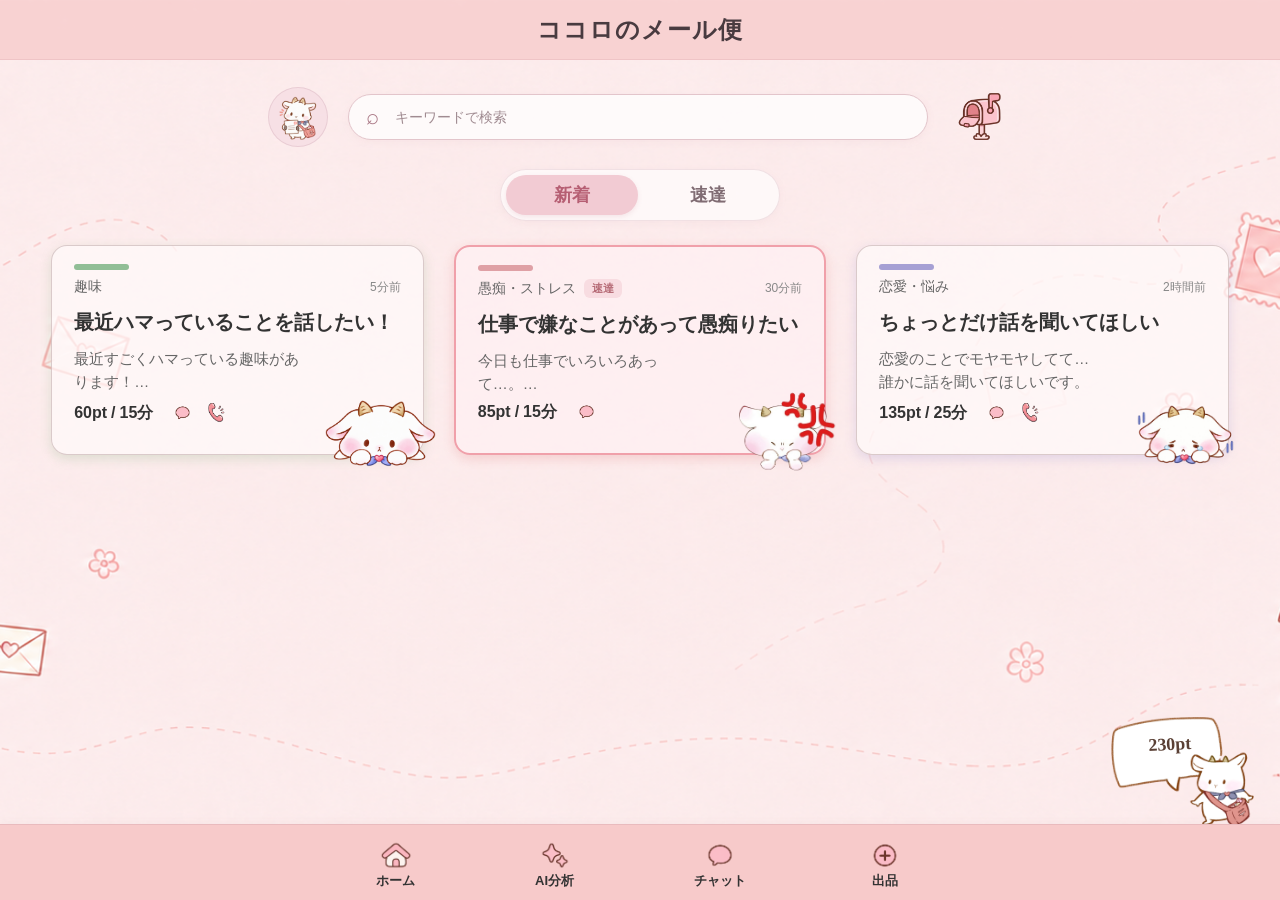
==== commit 9e3339ff: "ホーム画面ほぼ完成品" ====
--- a/index.html
+++ b/index.html
@@ -51,16 +51,17 @@
                     最近すごくハマっている趣味があります！<br>
                     誰かと楽しく話したいです。
                 </p>
+            </div>
+            <div class="letter-footer">
+                <div class="letter-info">
+                    <span>60pt</span>
+                    <span>/</span>
+                    <span>15分</span>
+                </div>
                 <div class="talk-icons">
-                    <img class="chat-option selected" src="images/chat.png" alt="チャット">
-                    <span>/</span>
-                    <img class="phone-option selected" src="images/telefone.png" alt="通話">
-                </div>
-            </div>
-            <div class="letter-info">
-                <span>60pt</span>
-                <span>/</span>
-                <span>15分</span>
+                    <img class="chat-option selected chat-icon" src="images/chat.png" alt="チャット">
+                    <img class="phone-option selected call-icon" src="images/telefone.png" alt="通話">
+                </div>
             </div>
             <img class="goat" src="images/normal.png" alt="感情">
         </div>
@@ -83,16 +84,17 @@
                     今日も仕事でいろいろあって…。<br>
                     少しだけ愚痴を聞いてほしいです。
                 </p>
+            </div>
+            <div class="letter-footer">
+                <div class="letter-info">
+                    <span>85pt</span>
+                    <span>/</span>
+                    <span>15分</span>
+                </div>
                 <div class="talk-icons">
-                    <img class="chat-option selected" src="images/chat.png" alt="チャット">
-                    <span>/</span>
-                    <img class="phone-option" src="images/telefone.png" alt="通話">
-                </div>
-            </div>
-            <div class="letter-info">
-                <span>85pt</span>
-                <span>/</span>
-                <span>15分</span>
+                    <img class="chat-option selected chat-icon" src="images/chat.png" alt="チャット">
+                    <img class="phone-option call-icon" src="images/telefone.png" alt="通話">
+                </div>
             </div>
             <img class="goat" src="images/angry.jpg" alt="感情">
         </div>
@@ -114,16 +116,17 @@
                     恋愛のことでモヤモヤしてて…<br>
                     誰かに話を聞いてほしいです。
                 </p>
+            </div>
+            <div class="letter-footer">
+                <div class="letter-info">
+                    <span>135pt</span>
+                    <span>/</span>
+                    <span>25分</span>
+                </div>
                 <div class="talk-icons">
-                    <img class="chat-option selected" src="images/chat.png" alt="チャット">
-                    <span>/</span>
-                    <img class="phone-option selected" src="images/telefone.png" alt="通話">
-                </div>
-            </div>
-            <div class="letter-info">
-                <span>135pt</span>
-                <span>/</span>
-                <span>25分</span>
+                    <img class="chat-option selected chat-icon" src="images/chat.png" alt="チャット">
+                    <img class="phone-option selected call-icon" src="images/telefone.png" alt="通話">
+                </div>
             </div>
             <img class="goat" src="images/sad.png" alt="感情">
         </div>
@@ -135,7 +138,7 @@
         <div id="detailwindow">
             <button id="detailclose" type="button">×</button>
 
-            <!-- ① 詳細 -->
+            <!--  詳細 -->
             <div class="purchase-step is-active" id="detailStep">
                 <div id="modaltop">
                     <div id="modalcategory">
@@ -171,7 +174,7 @@
                 <button id="buybutton" type="button">購入する</button>
             </div>
 
-            <!-- ② 購入確認 -->
+            <!-- 購入確認 -->
             <div class="purchase-step" id="confirmStep">
                 <div class="purchase-icon">✉️</div>
 
@@ -212,7 +215,7 @@
                 </div>
             </div>
 
-            <!-- ③ 購入完了 -->
+            <!--  購入完了 -->
             <div class="purchase-step" id="completeStep">
                 <div class="complete-icon">✓</div>
 
--- a/css/home.css
+++ b/css/home.css
@@ -218,7 +218,11 @@
     box-sizing: border-box;
     margin: 0;
     cursor:pointer;
-    transition: transform 0.2s;
+    overflow: visible;
+    transition:
+        background-color 0.22s ease,
+        border-color 0.22s ease,
+        box-shadow 0.22s ease;
 }
 
 .letter h2,
@@ -241,10 +245,8 @@
 }
 
 .letter-content {
-    display:flex;
-    align-items:flex-end;
-    justify-content:space-between;
-    gap:12px;
+    display:block;
+    padding-right:100px;
 }
 
 .letter button {
@@ -342,29 +344,6 @@
     overflow-wrap:anywhere;
 }
 
-.talk-icons {
-    display:flex;
-    align-items:center;
-    gap:6px;
-    flex-shrink:0;
-}
-
-.talk-icons img {
-    width:30px;
-    height:30px;
-    object-fit:contain;
-    opacity:0.3;
-}
-
-.talk-icons img.selected {
-    opacity:1;
-}
-
-.talk-icons span {
-    color:#aaa;
-    font-size:14px;
-}
-
 .express-label {
     display:inline-flex;
     align-items:center;
@@ -378,24 +357,60 @@
     white-space:nowrap;
 }
 
+/* カード下部 */
+.letter-footer {
+    position:absolute;
+    left:22px;
+    bottom:30px;
+    right:115px;
+    display:flex;
+    align-items:center;
+    gap:18px;
+}
+
 /* 時間・ポイント */
 .letter-info {
     display: flex;
     align-items: center;
-    gap: 6px;
-    margin-top: auto;
-    padding-top: 14px;
-    padding-right: 105px;
+    gap: 4px;
+    margin: 0;
+    padding: 0;
     font-size: 16px;
-    font-weight: bold;
+    font-weight: 600;
     line-height: 1;
-
+    white-space: nowrap;
 }
 
 .letter-info span {
     display: inline-flex;
     align-items: center;
     height: 20px;
+}
+
+/* 通信方法 */
+.letter-footer .talk-icons {
+    position:static;
+    display:flex;
+    align-items:center;
+    gap:10px;
+    margin:0;
+    padding:0;
+    flex-shrink:0;
+}
+
+.letter-footer .talk-icons img {
+    position:static;
+    display:block;
+    width:23px;
+    height:23px;
+    margin:0;
+    object-fit:contain;
+    opacity:1;
+    filter:none;
+}
+
+.letter[data-call="no"] .talk-icons .call-icon {
+    display:none;
 }
 
 
@@ -441,7 +456,7 @@
 
 .goat {
     position:absolute;
-    bottom:-25px;
+    bottom:-35px;
     right:-15px;
     width:115px;
     height:115px;
@@ -843,22 +858,25 @@
     transform: scale(1.15);
 }
 
-/* 投稿カード内の画像 */
-.goat {
-    transition: transform 0.2s;
-}
-
-.goat:hover {
-    transform: scale(1.08);
-}
-
-/* 投稿カード全体 */
-.letter {
-    transition: transform 0.2s, box-shadow 0.2s;
-}
-
-.letter:hover {
-    transform: translateY(-2px);
+/* ホバー時の色 */
+.letter.joy:not(.express):hover {
+    background-color: rgba(255, 248, 231, 0.78);
+}
+
+.letter.fun:not(.express):hover {
+    background-color: rgba(241, 248, 235, 0.78);
+}
+
+.letter.sad:not(.express):hover {
+    background-color: rgba(246, 241, 252, 0.78);
+}
+
+.letter.angry:not(.express):hover {
+    background-color: rgba(255, 240, 242, 0.78);
+}
+
+.letter.express:hover {
+    background-color:rgba(249,211,219,0.82);
 }
 
 @media (max-width:1100px) {
@@ -942,7 +960,31 @@
         width:90%;
     }
 
+    .letter-footer {
+        right:100px;
+        gap:12px;
+    }
+
+    .letter-info {
+        font-size:14px;
+    }
+
+    .letter-footer .talk-icons {
+        gap:8px;
+    }
+
+    .letter-footer .talk-icons img {
+        width:20px;
+        height:20px;
+    }
+
     .bottommenu {
         gap:20px;
     }
+}
+
+@media (max-width:410px) {
+    .letter {
+        min-height:240px;
+    }
 }
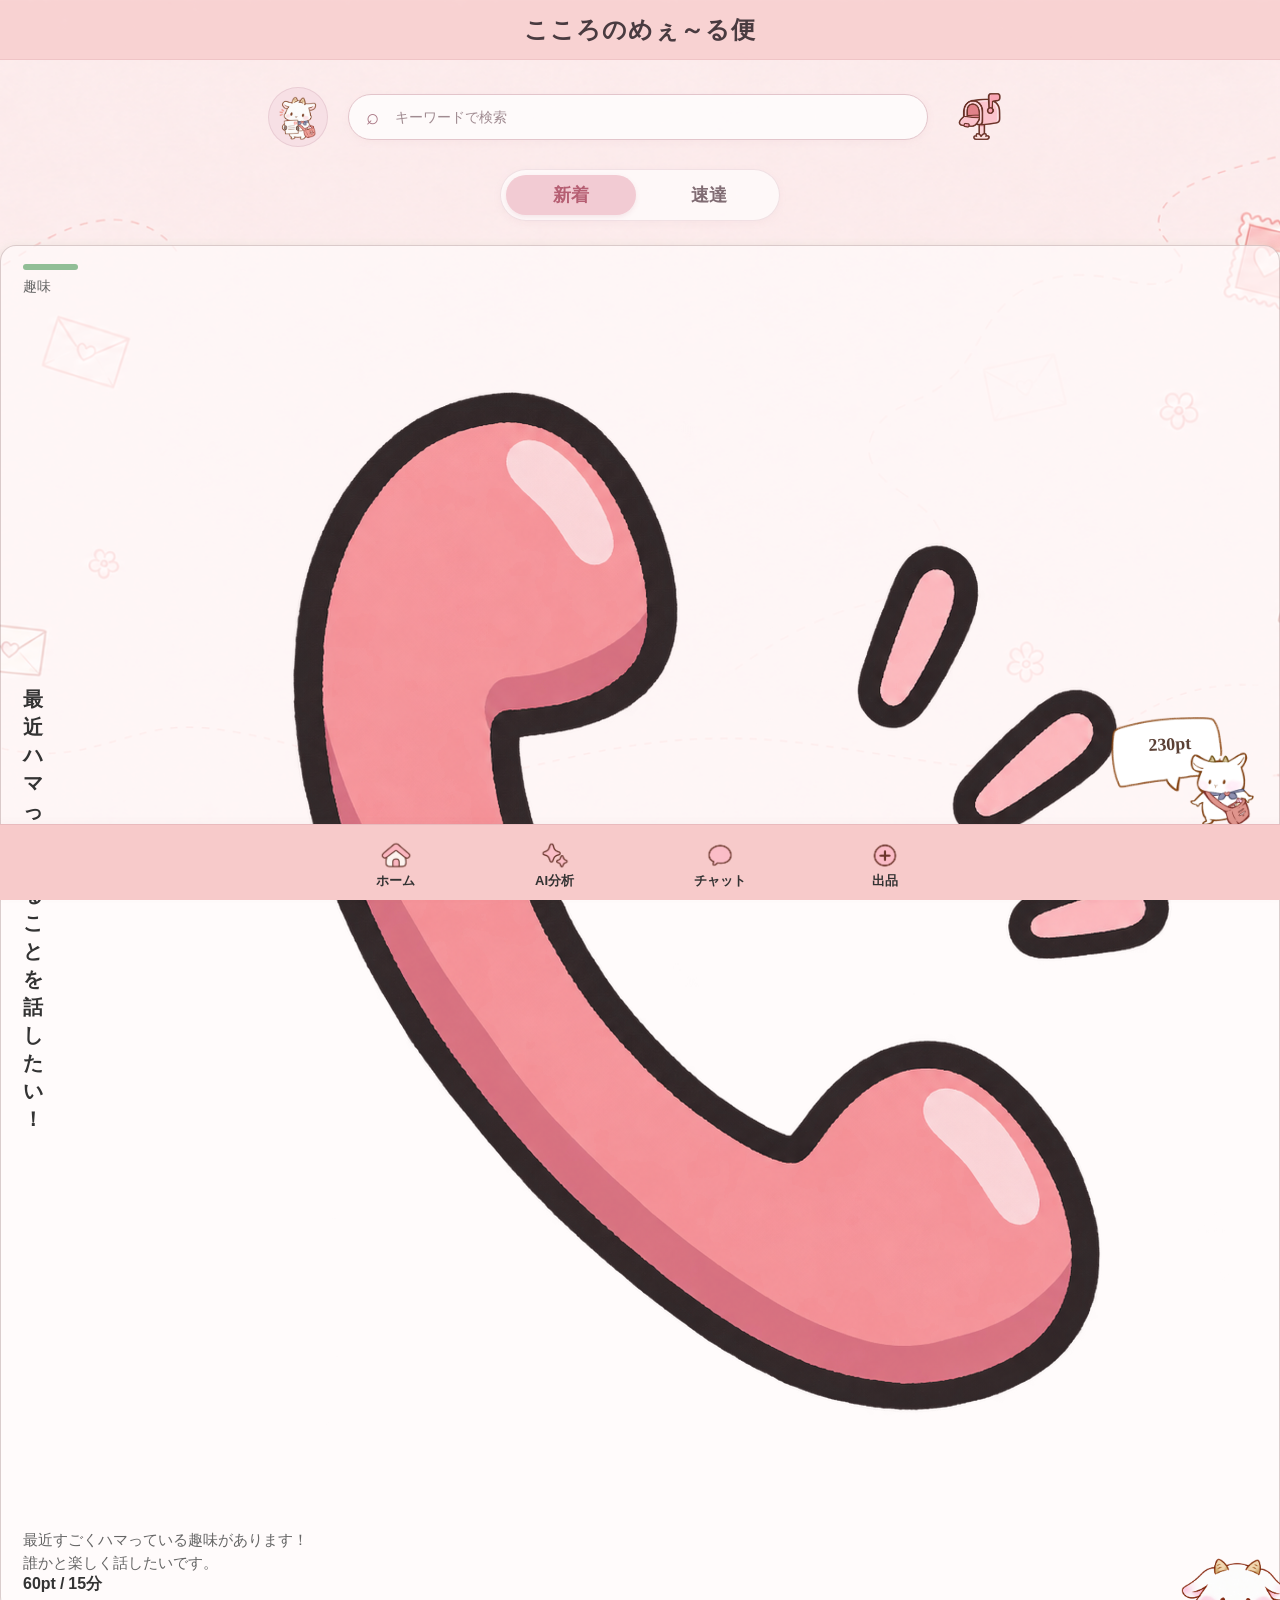
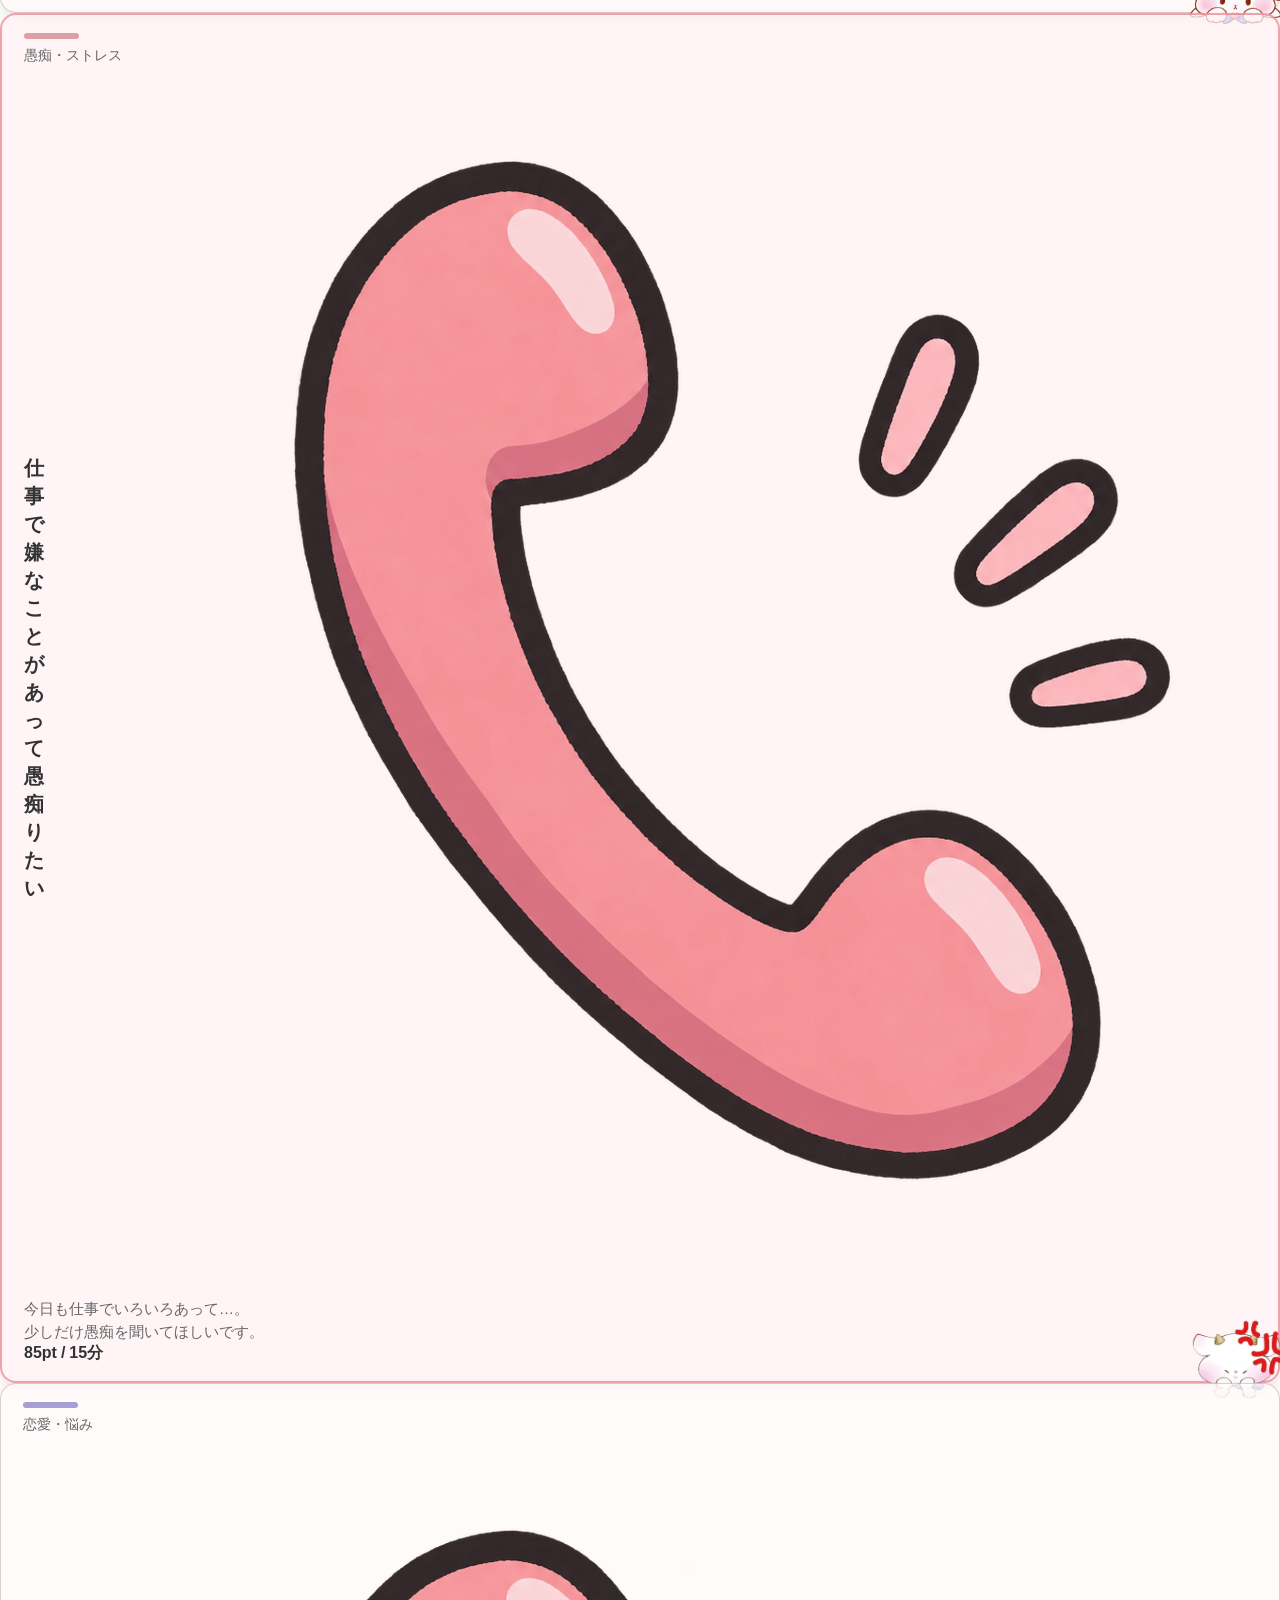
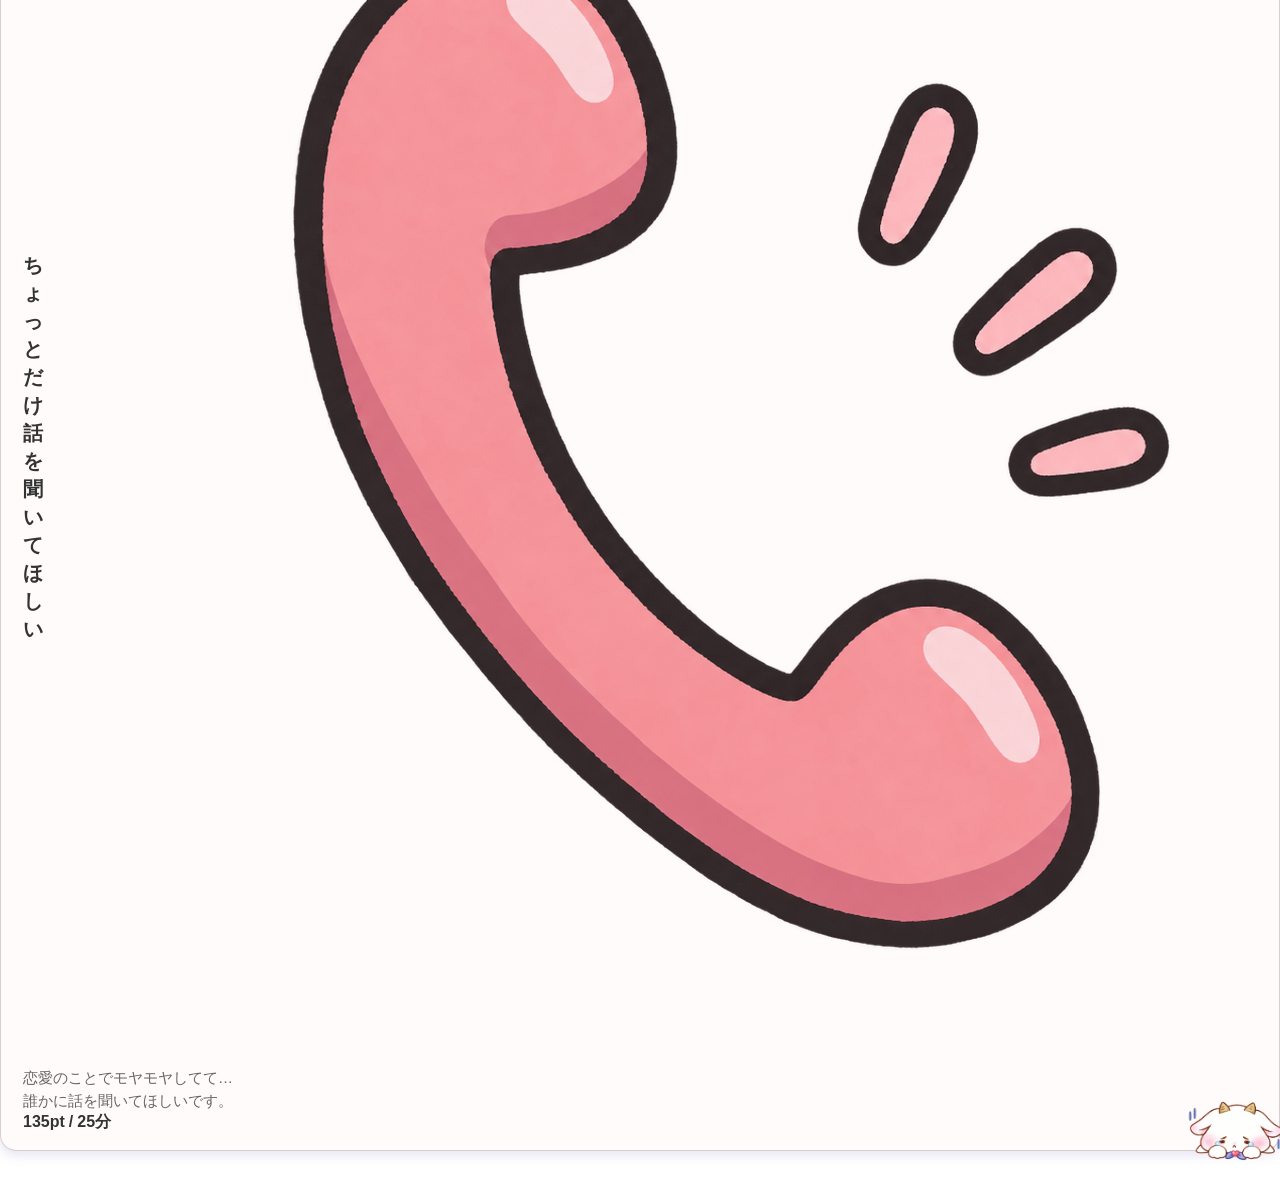
==== commit f79c7fbb: "タイトルの変更" ====
--- a/index.html
+++ b/index.html
@@ -3,13 +3,13 @@
 <head>
     <meta charset="UTF-8">
     <meta name="viewport" content="width=device-width, initial-scale=1.0">
-    <title>こころのメール便</title>
+    <title>こころのめぇ～る便</title>
     <link rel="stylesheet" href="css/home.css">
 </head>
 <body>
     <header>
         <div class="logo">
-            ココロのメール便
+            こころのめぇ～る便
         </div>
     </header>
 
@@ -28,105 +28,70 @@
     </div>
     <!-- 新着・速達 -->
     <div class="tabs">
-        <button id="newtab" class="active" type="button">新着</button>
-        <button id="expresstab" type="button">速達</button>
+        <button id="newtab" class="active">新着</button>
+        <span class="tab-line"></span>
+        <button id="expresstab">速達</button>
     </div>
 
     <!-- レター一覧 -->
-    <main id="letter-list">
+    <main>
+        <div id="new-letter"></div>
         <!-- レター1 -->
-        <div class="letter fun" data-call="yes">
+        <div class="letter fun">
             <div class="emotion-color"></div>
-            <div class="letter-top">
-                <div class="category-group">
-                    <p class="category">趣味</p>
-                </div>
-                <span class="posted-time" data-minutes-ago="5">5分前</span>
-            </div>
+            <p class="category">趣味</p>
             <div class="letter-title">
                 <h2>最近ハマっていることを話したい！</h2>
-            </div>
-            <div class="letter-content">
-                <p class="description">
-                    最近すごくハマっている趣味があります！<br>
-                    誰かと楽しく話したいです。
-                </p>
-            </div>
-            <div class="letter-footer">
-                <div class="letter-info">
-                    <span>60pt</span>
-                    <span>/</span>
-                    <span>15分</span>
-                </div>
-                <div class="talk-icons">
-                    <img class="chat-option selected chat-icon" src="images/chat.png" alt="チャット">
-                    <img class="phone-option selected call-icon" src="images/telefone.png" alt="通話">
-                </div>
+                <img class="call-icon" src="images/telefone.png" alt="通話">
+            </div>
+            <p class="description">
+                最近すごくハマっている趣味があります！<br>
+                誰かと楽しく話したいです。
+            </p>
+            <div class="letter-info">
+                <span>60pt</span>
+                <span>/</span>
+                <span>15分</span>
             </div>
             <img class="goat" src="images/normal.png" alt="感情">
         </div>
 
         <!-- レター2 -->
-        <div class="letter angry express" data-call="no">
+        <div class="letter angry express">
             <div class="emotion-color"></div>
-            <div class="letter-top">
-                <div class="category-group">
-                    <p class="category">愚痴・ストレス</p>
-                    <span class="express-label">速達</span>
-                </div>
-                <span class="posted-time" data-minutes-ago="30">30分前</span>
-            </div>
+            <p class="category">愚痴・ストレス</p>
             <div class="letter-title">
                 <h2>仕事で嫌なことがあって愚痴りたい</h2>
-            </div>
-            <div class="letter-content">
-                <p class="description">
-                    今日も仕事でいろいろあって…。<br>
-                    少しだけ愚痴を聞いてほしいです。
-                </p>
-            </div>
-            <div class="letter-footer">
-                <div class="letter-info">
-                    <span>85pt</span>
-                    <span>/</span>
-                    <span>15分</span>
-                </div>
-                <div class="talk-icons">
-                    <img class="chat-option selected chat-icon" src="images/chat.png" alt="チャット">
-                    <img class="phone-option call-icon" src="images/telefone.png" alt="通話">
-                </div>
+                <img class="call-icon" src="images/telefone.png" alt="通話">
+            </div>
+            <p class="description">
+                今日も仕事でいろいろあって…。<br>
+                少しだけ愚痴を聞いてほしいです。
+            </p>
+            <div class="letter-info">
+                <span>85pt</span>
+                <span>/</span>
+                <span>15分</span>
             </div>
             <img class="goat" src="images/angry.jpg" alt="感情">
         </div>
 
         <!-- レター3 -->
-        <div class="letter sad" data-call="yes">
+        <div class="letter sad">
             <div class="emotion-color"></div>
-            <div class="letter-top">
-                <div class="category-group">
-                    <p class="category">恋愛・悩み</p>
-                </div>
-                <span class="posted-time" data-minutes-ago="120">2時間前</span>
-            </div>
+            <p class="category">恋愛・悩み</p>
             <div class="letter-title">
                 <h2>ちょっとだけ話を聞いてほしい</h2>
-            </div>
-            <div class="letter-content">
-                <p class="description">
-                    恋愛のことでモヤモヤしてて…<br>
-                    誰かに話を聞いてほしいです。
-                </p>
-            </div>
-            <div class="letter-footer">
-                <div class="letter-info">
-                    <span>135pt</span>
-                    <span>/</span>
-                    <span>25分</span>
-                </div>
-                <div class="talk-icons">
-                    <img class="chat-option selected chat-icon" src="images/chat.png" alt="チャット">
-                    <img class="phone-option selected call-icon" src="images/telefone.png" alt="通話">
-                </div>
+                <img class="call-icon" src="images/telefone.png" alt="通話">
+            </div>
+            <p class="description">
+                恋愛のことでモヤモヤしてて…<br>
+                誰かに話を聞いてほしいです。
+            </p>
+            <div class="letter-info">
+                <span>135pt</span>
+                <span>/</span>
+                <span>25分</span>
             </div>
             <img class="goat" src="images/sad.png" alt="感情">
         </div>
@@ -138,7 +103,7 @@
         <div id="detailwindow">
             <button id="detailclose" type="button">×</button>
 
-            <!--  詳細 -->
+            <!-- ① 詳細 -->
             <div class="purchase-step is-active" id="detailStep">
                 <div id="modaltop">
                     <div id="modalcategory">
@@ -160,12 +125,6 @@
                     内容がここに表示されます。
                 </div>
 
-                <div id="modal-talk-icons" aria-label="チャット・通話の案内">
-                    <img id="modal-chat-icon" class="selected" src="images/chat.png" alt="チャット可能">
-                    <span>/</span>
-                    <img id="modal-call-icon" src="images/telefone.png" alt="通話の案内">
-                </div>
-
                 <div id="modal-rating">
                     <span>★★★★☆</span>
                     <strong>4.5</strong>
@@ -174,7 +133,7 @@
                 <button id="buybutton" type="button">購入する</button>
             </div>
 
-            <!-- 購入確認 -->
+            <!-- ② 購入確認 -->
             <div class="purchase-step" id="confirmStep">
                 <div class="purchase-icon">✉️</div>
 
@@ -215,7 +174,7 @@
                 </div>
             </div>
 
-            <!--  購入完了 -->
+            <!-- ③ 購入完了 -->
             <div class="purchase-step" id="completeStep">
                 <div class="complete-icon">✓</div>
 
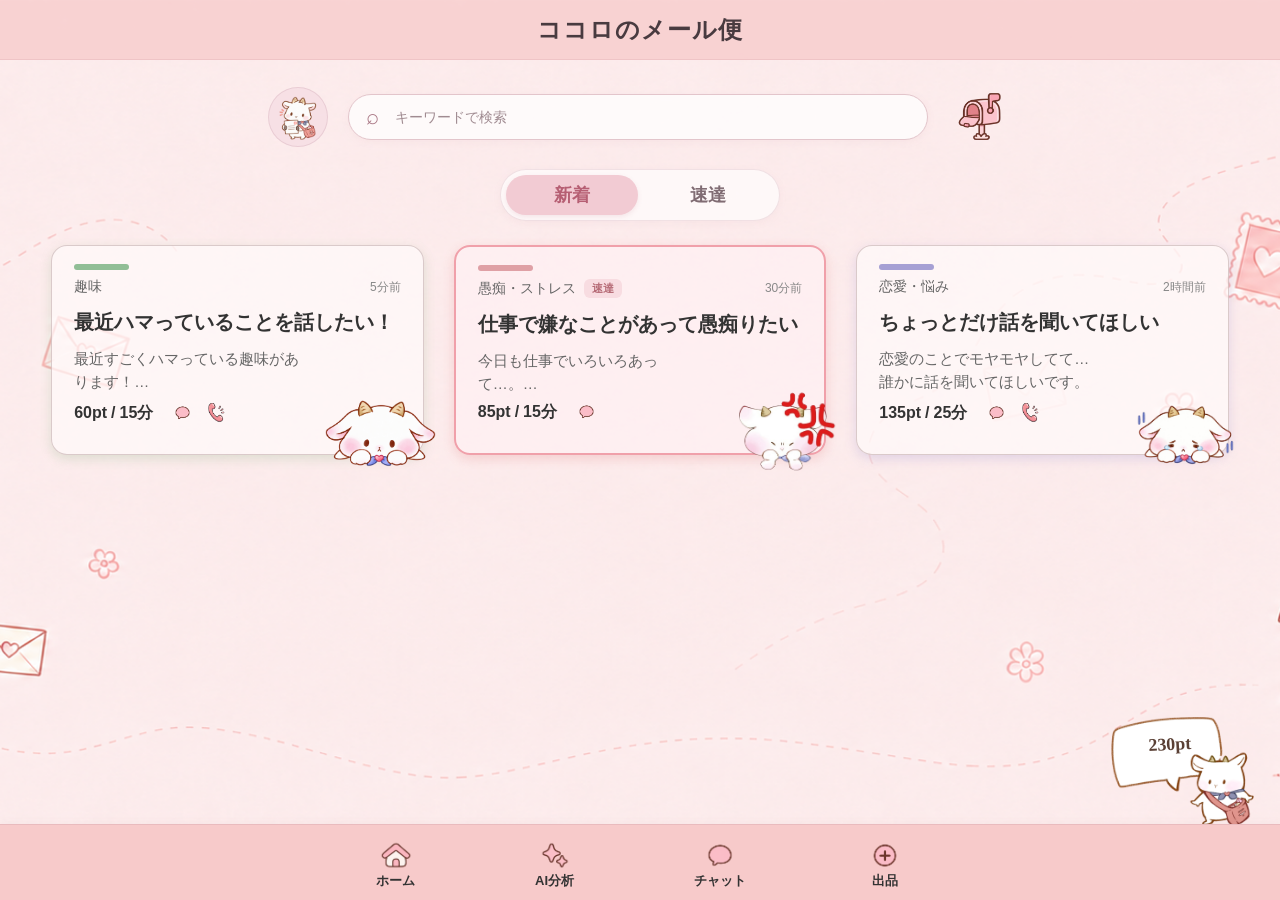
==== commit f0fbe9db: "Merge 9e3339ffe0537d70a8bd54e155064bbe13e040d5 into e7f342e4a39671bad950c13a0a2f8412392e8dd4" ====
--- a/index.html
+++ b/index.html
@@ -3,13 +3,13 @@
 <head>
     <meta charset="UTF-8">
     <meta name="viewport" content="width=device-width, initial-scale=1.0">
-    <title>こころのめぇ～る便</title>
+    <title>こころのメール便</title>
     <link rel="stylesheet" href="css/home.css">
 </head>
 <body>
     <header>
         <div class="logo">
-            こころのめぇ～る便
+            ココロのメール便
         </div>
     </header>
 
@@ -28,70 +28,105 @@
     </div>
     <!-- 新着・速達 -->
     <div class="tabs">
-        <button id="newtab" class="active">新着</button>
-        <span class="tab-line"></span>
-        <button id="expresstab">速達</button>
+        <button id="newtab" class="active" type="button">新着</button>
+        <button id="expresstab" type="button">速達</button>
     </div>
 
     <!-- レター一覧 -->
-    <main>
-        <div id="new-letter"></div>
+    <main id="letter-list">
         <!-- レター1 -->
-        <div class="letter fun">
+        <div class="letter fun" data-call="yes">
             <div class="emotion-color"></div>
-            <p class="category">趣味</p>
+            <div class="letter-top">
+                <div class="category-group">
+                    <p class="category">趣味</p>
+                </div>
+                <span class="posted-time" data-minutes-ago="5">5分前</span>
+            </div>
             <div class="letter-title">
                 <h2>最近ハマっていることを話したい！</h2>
-                <img class="call-icon" src="images/telefone.png" alt="通話">
-            </div>
-            <p class="description">
-                最近すごくハマっている趣味があります！<br>
-                誰かと楽しく話したいです。
-            </p>
-            <div class="letter-info">
-                <span>60pt</span>
-                <span>/</span>
-                <span>15分</span>
+            </div>
+            <div class="letter-content">
+                <p class="description">
+                    最近すごくハマっている趣味があります！<br>
+                    誰かと楽しく話したいです。
+                </p>
+            </div>
+            <div class="letter-footer">
+                <div class="letter-info">
+                    <span>60pt</span>
+                    <span>/</span>
+                    <span>15分</span>
+                </div>
+                <div class="talk-icons">
+                    <img class="chat-option selected chat-icon" src="images/chat.png" alt="チャット">
+                    <img class="phone-option selected call-icon" src="images/telefone.png" alt="通話">
+                </div>
             </div>
             <img class="goat" src="images/normal.png" alt="感情">
         </div>
 
         <!-- レター2 -->
-        <div class="letter angry express">
+        <div class="letter angry express" data-call="no">
             <div class="emotion-color"></div>
-            <p class="category">愚痴・ストレス</p>
+            <div class="letter-top">
+                <div class="category-group">
+                    <p class="category">愚痴・ストレス</p>
+                    <span class="express-label">速達</span>
+                </div>
+                <span class="posted-time" data-minutes-ago="30">30分前</span>
+            </div>
             <div class="letter-title">
                 <h2>仕事で嫌なことがあって愚痴りたい</h2>
-                <img class="call-icon" src="images/telefone.png" alt="通話">
-            </div>
-            <p class="description">
-                今日も仕事でいろいろあって…。<br>
-                少しだけ愚痴を聞いてほしいです。
-            </p>
-            <div class="letter-info">
-                <span>85pt</span>
-                <span>/</span>
-                <span>15分</span>
+            </div>
+            <div class="letter-content">
+                <p class="description">
+                    今日も仕事でいろいろあって…。<br>
+                    少しだけ愚痴を聞いてほしいです。
+                </p>
+            </div>
+            <div class="letter-footer">
+                <div class="letter-info">
+                    <span>85pt</span>
+                    <span>/</span>
+                    <span>15分</span>
+                </div>
+                <div class="talk-icons">
+                    <img class="chat-option selected chat-icon" src="images/chat.png" alt="チャット">
+                    <img class="phone-option call-icon" src="images/telefone.png" alt="通話">
+                </div>
             </div>
             <img class="goat" src="images/angry.jpg" alt="感情">
         </div>
 
         <!-- レター3 -->
-        <div class="letter sad">
+        <div class="letter sad" data-call="yes">
             <div class="emotion-color"></div>
-            <p class="category">恋愛・悩み</p>
+            <div class="letter-top">
+                <div class="category-group">
+                    <p class="category">恋愛・悩み</p>
+                </div>
+                <span class="posted-time" data-minutes-ago="120">2時間前</span>
+            </div>
             <div class="letter-title">
                 <h2>ちょっとだけ話を聞いてほしい</h2>
-                <img class="call-icon" src="images/telefone.png" alt="通話">
-            </div>
-            <p class="description">
-                恋愛のことでモヤモヤしてて…<br>
-                誰かに話を聞いてほしいです。
-            </p>
-            <div class="letter-info">
-                <span>135pt</span>
-                <span>/</span>
-                <span>25分</span>
+            </div>
+            <div class="letter-content">
+                <p class="description">
+                    恋愛のことでモヤモヤしてて…<br>
+                    誰かに話を聞いてほしいです。
+                </p>
+            </div>
+            <div class="letter-footer">
+                <div class="letter-info">
+                    <span>135pt</span>
+                    <span>/</span>
+                    <span>25分</span>
+                </div>
+                <div class="talk-icons">
+                    <img class="chat-option selected chat-icon" src="images/chat.png" alt="チャット">
+                    <img class="phone-option selected call-icon" src="images/telefone.png" alt="通話">
+                </div>
             </div>
             <img class="goat" src="images/sad.png" alt="感情">
         </div>
@@ -103,7 +138,7 @@
         <div id="detailwindow">
             <button id="detailclose" type="button">×</button>
 
-            <!-- ① 詳細 -->
+            <!--  詳細 -->
             <div class="purchase-step is-active" id="detailStep">
                 <div id="modaltop">
                     <div id="modalcategory">
@@ -125,6 +160,12 @@
                     内容がここに表示されます。
                 </div>
 
+                <div id="modal-talk-icons" aria-label="チャット・通話の案内">
+                    <img id="modal-chat-icon" class="selected" src="images/chat.png" alt="チャット可能">
+                    <span>/</span>
+                    <img id="modal-call-icon" src="images/telefone.png" alt="通話の案内">
+                </div>
+
                 <div id="modal-rating">
                     <span>★★★★☆</span>
                     <strong>4.5</strong>
@@ -133,7 +174,7 @@
                 <button id="buybutton" type="button">購入する</button>
             </div>
 
-            <!-- ② 購入確認 -->
+            <!-- 購入確認 -->
             <div class="purchase-step" id="confirmStep">
                 <div class="purchase-icon">✉️</div>
 
@@ -174,7 +215,7 @@
                 </div>
             </div>
 
-            <!-- ③ 購入完了 -->
+            <!--  購入完了 -->
             <div class="purchase-step" id="completeStep">
                 <div class="complete-icon">✓</div>
 
